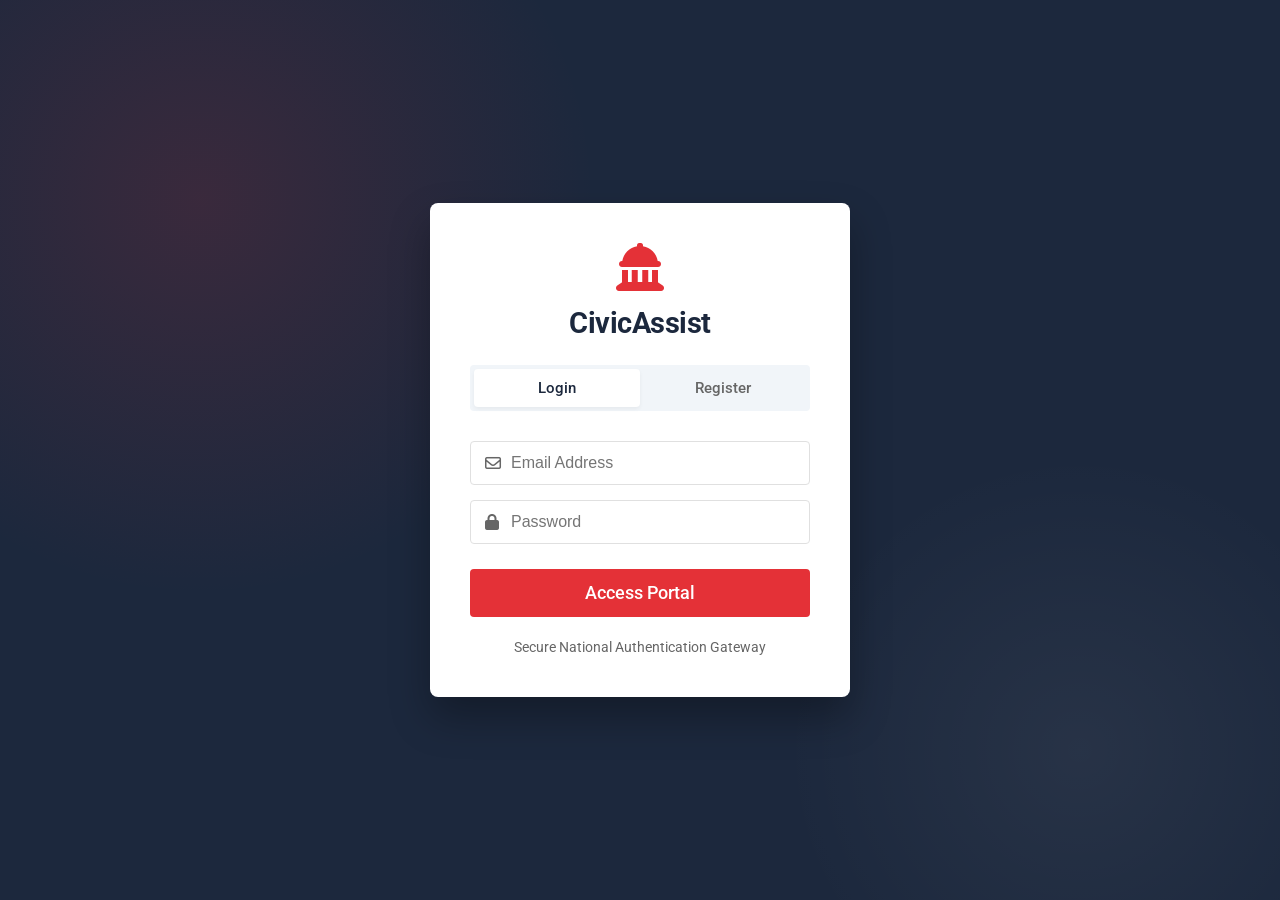
==== frontend/index.html @ d80a78a1 "Update RAG to handle form retrieval dynamically" ====
<!DOCTYPE html>
<html lang="en">

<head>
    <meta charset="UTF-8">
    <meta name="viewport" content="width=device-width, initial-scale=1.0">
    <title>CivicAssist | National AI Portal</title>
    <!-- Modern Typography fitting the official look -->
    <link href="https://fonts.googleapis.com/css2?family=Roboto:wght@300;400;500;700&display=swap" rel="stylesheet">
    <link rel="stylesheet" href="css/styles.css">
    <!-- Font Awesome for icons -->
    <link rel="stylesheet" href="https://cdnjs.cloudflare.com/ajax/libs/font-awesome/6.4.0/css/all.min.css">
</head>

<body>
    <!-- Top Bar (Accessibility & Links) -->
    <div class="top-bar">
        <div class="container top-bar-inner">
            <div class="tb-left" style="display: flex; align-items: center; gap: 15px;">
                <a href="#main-content">Skip to main content</a>

                <!-- User Profile Dropdown -->
                <div class="user-profile-dropdown" style="position: relative;">
                    <button class="btn-outline" onclick="toggleUserProfile()"
                        style="padding: 2px 8px; font-size: 0.8rem; display: flex; align-items: center; gap: 5px; border-color: rgba(255,255,255,0.3); color: white; background: transparent; cursor: pointer; border-radius: 4px;">
                        <i class="fa-solid fa-user-circle"></i> User Details <i class="fa-solid fa-chevron-down"
                            style="font-size: 0.6rem;"></i>
                    </button>
                    <!-- Dropdown Menu -->
                    <div id="user-profile-menu" class="glass-panel"
                        style="display: none; position: absolute; top: calc(100% + 5px); left: 0; padding: 15px; min-width: 250px; z-index: 1000; border-radius: 8px; color: var(--text-dark); text-align: left; box-shadow: 0 10px 25px rgba(0,0,0,0.5); background: white;">
                        <h4
                            style="margin: 0 0 10px 0; color: var(--primary-red); border-bottom: 2px solid #eee; padding-bottom: 8px; font-size: 1rem;">
                            <i class="fa-solid fa-id-badge"></i> CivicAssist Profile
                        </h4>
                        <div style="font-size: 0.9rem; line-height: 1.6;">
                            <p style="margin: 5px 0;"><strong>Name:</strong> <span id="profile-name"></span></p>
                            <p style="margin: 5px 0;"><strong>Email:</strong> <span id="profile-email"></span></p>
                            <p style="margin: 5px 0;"><strong>Mobile:</strong> <span id="profile-phone"></span></p>
                        </div>
                    </div>
                </div>
            </div>
            <div class="tb-right">
                <a href="#" title="Calendar"><i class="fa-regular fa-calendar-days"></i></a>
                <a href="#" title="Accessibility"><i class="fa-solid fa-universal-access"></i></a>
                <a href="#" title="Language"><i class="fa-solid fa-language"></i></a>
                <a href="#" onclick="logoutUser(); return false;" title="Logout"
                    style="margin-left: 10px; color: #ffcccc;"><i class="fa-solid fa-right-from-bracket"></i> Logout</a>
                <div class="flag-icon"></div>
            </div>
        </div>
    </div>

    <!-- Hero Section with Dark Blue Background -->
    <header class="hero">
        <div class="hero-overlay"></div>
        <div class="container hero-content">

            <div class="hero-emblem">
                <i class="fa-solid fa-landmark-dome"></i>
            </div>

            <div class="hero-titles">
                <div class="hero-logo-line">
                    <h1>civicassist.gov.in</h1>
                    <span class="beta-tag">BETA</span>
                </div>
                <h2>National AI Guide for Citizens</h2>
                <p>Where Government Documentation and AI Convergence</p>
            </div>

            <div class="search-container">
                <div class="search-box">
                    <i class="fa-solid fa-magnifying-glass text-muted"></i>
                    <input type="text" id="ai-search-input"
                        placeholder="Search for PF withdrawal, Passport status, Tax queries..." autocomplete="off">
                    <div class="category-dropdown">
                        All Categories <i class="fa-solid fa-chevron-down"></i>
                    </div>
                    <button class="btn-search" onclick="handleSearch()">Get Guidance</button>
                </div>
            </div>

            <div class="trending-searches">
                <span class="trending-label">Trending Searches :</span>
                <button class="chip" onclick="executeQuickQuery('Link Aadhaar to UAN')">Link Aadhaar to UAN</button>
                <button class="chip" onclick="executeQuickQuery('Passport Delay')">Passport Delay</button>
                <button class="chip" onclick="executeQuickQuery('Upload PF Rejection Notice')">Upload PF Rejection
                    Notice</button>
            </div>
        </div>
    </header>

    <!-- Services Section (Red block on left, Services on right) -->
    <section class="services-section" id="main-content">
        <div class="container services-wrapper">

            <!-- Red Block -->
            <div class="services-red-block">
                <h2>CivicAssist Services</h2>
                <div class="stats-grid">
                    <div class="stat-item">
                        <i class="fa-solid fa-robot"></i>
                        <span class="stat-number">24/7</span>
                        <span class="stat-label">AI GUIDANCE</span>
                    </div>
                    <div class="stat-item">
                        <i class="fa-solid fa-file-invoice"></i>
                        <span class="stat-number">Fast</span>
                        <span class="stat-label">OCR SCANNING</span>
                    </div>
                    <div class="stat-item">
                        <i class="fa-solid fa-shoe-prints"></i>
                        <span class="stat-number">Clear</span>
                        <span class="stat-label">NEXT STEPS</span>
                    </div>
                    <div class="stat-item">
                        <i class="fa-solid fa-list-check"></i>
                        <span class="stat-number">3</span>
                        <span class="stat-label">CORE SECTORS</span>
                    </div>
                </div>
                <div class="red-block-footer">
                    <span>Avail AI Guidance & Save time</span>
                    <button class="btn-view-all">View All</button>
                </div>
            </div>

            <!-- Service Cards -->
            <div class="services-carousel">
                <!-- EPFO Card -->
                <div class="service-card" onclick="openServiceModal('EPFO')">
                    <div class="service-img epfo-bg">
                        <i class="fa-solid fa-piggy-bank"></i>
                    </div>
                    <div class="service-content">
                        <h3>EPFO Services</h3>
                        <p>PF withdrawal, UAN activation, Claims, Pensions...</p>
                    </div>
                </div>

                <!-- Passport Card -->
                <div class="service-card" onclick="openServiceModal('Passport')">
                    <div class="service-img passport-bg">
                        <i class="fa-solid fa-passport"></i>
                    </div>
                    <div class="service-content">
                        <h3>Passport Seva</h3>
                        <p>New applications, renewals, tatkaal, and delay resolution...</p>
                    </div>
                </div>

                <!-- Income Tax Card -->
                <div class="service-card" onclick="openServiceModal('Income Tax')">
                    <div class="service-img tax-bg">
                        <i class="fa-solid fa-file-invoice-dollar"></i>
                    </div>
                    <div class="service-content">
                        <h3>Income Tax</h3>
                        <p>Notice explanations, basic filing guidance, and refunds...</p>
                    </div>
                </div>
            </div>

        </div>
    </section>

    <!-- Features section moved to JS template -->

    <!-- Simulated Output / Response Modal Overlay -->
    <div id="ai-response-modal" class="modal-overlay">
        <div class="modal-content">
            <button class="close-modal" onclick="closeModal()"><i class="fa-solid fa-xmark"></i></button>
            <div class="modal-header">
                <h3><i class="fa-solid fa-robot" style="color: var(--primary-red);"></i> AI Guidance Response</h3>
            </div>
            <div id="ai-response-body" class="modal-body">
                <!-- Content gets injected via JS -->
            </div>
            <div class="modal-actions">
                <button class="btn-outline" onclick="closeModal()">Close</button>
            </div>
        </div>
    </div>

    <!-- Minimal Footer to match style -->
    <div class="bottom-branding">
        <div class="container text-center">
            <p>CivicAssist Hackathon Project - Inspired by india.gov.in</p>
        </div>
    </div>

    <!-- Hidden Template for EPFO Modal Grid -->
    <template id="epfo-features-template">
        <div class="custom-modal-grid">
            <h3
                style="margin-bottom: 20px; color: var(--primary-red); border-bottom: 2px solid var(--border-color); padding-bottom: 10px;">
                EPFO Section Details</h3>
            <div class="categories-grid" style="grid-template-columns: repeat(2, 1fr);">
                <!-- Feature 1 -->
                <div class="category-card" onclick="openGeneralQueriesUI()">
                    <div class="cat-icon-box"><i class="fa-solid fa-clipboard-question"></i></div>
                    <div class="cat-content">
                        <h4>General Queries (AI Chat)</h4>
                        <p>Ask custom questions about PF withdrawal, UAN activation, pensions, or any other topics.</p>
                    </div>
                </div>

                <!-- Feature 2 -->
                <div class="category-card" onclick="executeQuickQuery('Help me fill out my PF form')">
                    <div class="cat-icon-box" style="background-color:#ffd700; color:#333;"><i
                            class="fa-solid fa-wand-magic-sparkles"></i></div>
                    <div class="cat-content">
                        <h4>Smart Form Filling</h4>
                        <p>AI helps you format data correctly to reduce rejections caused by incorrect form formats.</p>
                    </div>
                </div>

                <!-- Feature 3 -->
                <div class="category-card" onclick="executeQuickQuery('How do I withdraw my PF?')">
                    <div class="cat-icon-box"><i class="fa-solid fa-money-bill-transfer"></i></div>
                    <div class="cat-content">
                        <h4>PF Withdrawal</h4>
                        <p>Step-by-step guidance, required forms (Form 19/31), and eligibility explanations.</p>
                    </div>
                </div>

                <!-- Feature 4 -->
                <div class="category-card" onclick="executeQuickQuery('How to transfer PF to new job?')">
                    <div class="cat-icon-box"><i class="fa-solid fa-random"></i></div>
                    <div class="cat-content">
                        <h4>PF Transfer</h4>
                        <p>Learn the process, required steps, and track your transfer requests when changing jobs.</p>
                    </div>
                </div>

                <!-- Feature 5 -->
                <div class="category-card" onclick="executeQuickQuery('What does Pending employer approval mean?')">
                    <div class="cat-icon-box"><i class="fa-solid fa-comment-dots"></i></div>
                    <div class="cat-content">
                        <h4>Claim Status Explanation</h4>
                        <p>Our AI explains confusing claim status messages like "Claim settled" or "Rejected".</p>
                    </div>
                </div>

                <!-- Feature 6 -->
                <div class="category-card" onclick="executeQuickQuery('Upload PF Rejection Notice')">
                    <div class="cat-icon-box"><i class="fa-solid fa-magnifying-glass-chart"></i></div>
                    <div class="cat-content">
                        <h4>Claim Rejection Analysis</h4>
                        <p>Upload a PF rejection message. Our OCR AI explains the main issue and suggests next steps.
                        </p>
                    </div>
                </div>

                <!-- Feature 7 -->
                <div class="category-card" onclick="executeQuickQuery('How to link Aadhaar to UAN')">
                    <div class="cat-icon-box"><i class="fa-solid fa-id-card"></i></div>
                    <div class="cat-content">
                        <h4>UAN & KYC Help</h4>
                        <p>Get help with UAN activation, Aadhaar linking, PAN linking, and Bank KYC updates.</p>
                    </div>
                </div>

                <!-- Feature 8 -->
                <div class="category-card" onclick="executeQuickQuery('How to check PF balance')">
                    <div class="cat-icon-box"><i class="fa-solid fa-book"></i></div>
                    <div class="cat-content">
                        <h4>PF Balance & Passbook Help</h4>
                        <p>Learn how to check your PF balance, download passbooks, and what entries mean.</p>
                    </div>
                </div>

                <!-- Feature 9 -->
                <div class="category-card" onclick="executeQuickQuery('Employer is not depositing PF')">
                    <div class="cat-icon-box"><i class="fa-solid fa-building-user"></i></div>
                    <div class="cat-content">
                        <h4>Employer Issues</h4>
                        <p>Guidance for employer not depositing PF, incorrect contributions, or related issues.</p>
                    </div>
                </div>

                <!-- Feature 10 -->
                <div class="category-card" onclick="executeQuickQuery('What is EPS pension eligibility?')">
                    <div class="cat-icon-box"><i class="fa-solid fa-hand-holding-dollar"></i></div>
                    <div class="cat-content">
                        <h4>Pension Information</h4>
                        <p>Learn about pension eligibility, EPS withdrawal, and the pension claim process.</p>
                    </div>
                </div>

                <!-- Feature 11 -->
                <div class="category-card" onclick="executeQuickQuery('Passport Delay')">
                    <div class="cat-icon-box"><i class="fa-solid fa-stopwatch"></i></div>
                    <div class="cat-content">
                        <h4>Delay Detection</h4>
                        <p>Input your timeline to see if your application is stuck, and learn how to raise grievances.
                        </p>
                    </div>
                </div>

                <!-- Feature 12 -->
                <div class="category-card"
                    onclick="executeQuickQuery('Generate a grievance letter for PF claim rejection')">
                    <div class="cat-icon-box" style="background-color:#dc3545;"><i
                            class="fa-solid fa-file-signature"></i></div>
                    <div class="cat-content">
                        <h4>Grievance Generator</h4>
                        <p>Explain your issue and our AI generates a proper complaint letter for the grievance portal.
                        </p>
                    </div>
                </div>
            </div>
        </div>
    </template>
    <div class="container text-center">
        <p>CivicAssist Hackathon Project - Inspired by india.gov.in</p>
    </div>
    </div>

    <script src="js/app.js"></script>
</body>

</html>
---- frontend/css/styles.css ----
:root {
    --primary-blue: #1c283d; /* Adjusted to match screenshot */
    --primary-red: #e43137;  /* Brighter red from screenshot */
    --bg-light: #f5f6f8;
    --text-dark: #333333;
    --text-muted: #666666;
    --border-color: #e0e0e0;
    --white: #ffffff;
}

* {
    margin: 0;
    padding: 0;
    box-sizing: border-box;
}

body {
    font-family: 'Roboto', sans-serif;
    background-color: var(--bg-light);
    color: var(--text-dark);
    line-height: 1.5;
}

a { text-decoration: none; color: inherit; }
button { cursor: pointer; border: none; background: none; font-family: inherit; }
.container { max-width: 1400px; margin: 0 auto; padding: 0 20px; }

/* Top Bar */
.top-bar {
    background-color: rgba(0,0,0,0.2);
    position: absolute;
    top: 0; width: 100%;
    z-index: 100;
    border-bottom: 1px solid rgba(255,255,255,0.1);
}

.top-bar-inner {
    display: flex;
    justify-content: space-between;
    align-items: center;
    height: 40px;
    font-size: 0.85rem;
    color: var(--white);
}

.tb-left a {
    color: var(--white);
    padding-right: 15px;
    border-right: 1px solid rgba(255,255,255,0.3);
}

.tb-right {
    display: flex;
    align-items: center;
    gap: 15px;
}
.tb-right a { font-size: 1rem; }
.flag-icon {
    width: 24px; height: 16px;
    background: linear-gradient(to bottom, #ff9933 33%, #ffffff 33%, #ffffff 66%, #138808 66%);
    border-radius: 2px;
}

/* Hero Section */
.hero {
    position: relative;
    background-color: var(--primary-blue);
    color: var(--white);
    padding: 120px 0 80px;
    text-align: center;
}

.hero-content {
    position: relative;
    z-index: 10;
    display: flex;
    flex-direction: column;
    align-items: center;
}

.hero-emblem {
    font-size: 4rem;
    margin-bottom: 15px;
    color: #e5e7eb;
}

.hero-titles {
    margin-bottom: 40px;
}

.hero-logo-line {
    display: flex;
    align-items: center;
    justify-content: center;
    gap: 10px;
    margin-bottom: 5px;
}

.hero-logo-line h1 {
    font-size: 3rem;
    font-weight: 700;
    letter-spacing: -1px;
}

.beta-tag {
    background-color: #ffd600;
    color: #000;
    font-size: 0.75rem;
    font-weight: 700;
    padding: 4px 8px;
    border-radius: 4px;
}

.hero-titles h2 {
    font-size: 1.5rem;
    font-weight: 400;
    margin-bottom: 5px;
}

.hero-titles p {
    font-size: 1.1rem;
    color: #cbd5e1;
}

/* Search Box */
.search-container {
    width: 100%;
    max-width: 800px;
    margin-bottom: 20px;
}

.search-box {
    display: flex;
    background: var(--white);
    border-radius: 4px; /* Less rounded to match screenshot */
    overflow: hidden;
    height: 55px; /* Slightly shorter */
    align-items: center;
}

.search-box > i {
    padding: 0 20px;
    font-size: 1.2rem;
    color: var(--text-muted);
}

.search-box input {
    flex: 1;
    border: none;
    outline: none;
    font-size: 1.1rem;
    color: var(--text-dark);
}

.category-dropdown {
    padding: 0 20px;
    color: var(--text-muted);
    border-left: 1px solid var(--border-color);
    font-size: 0.95rem;
    display: flex;
    align-items: center;
    gap: 10px;
    cursor: pointer;
}

.btn-search {
    background-color: var(--primary-red);
    color: var(--white);
    height: 100%;
    padding: 0 40px;
    font-size: 1.1rem;
    font-weight: 500;
    transition: background-color 0.2s;
}

.btn-search:hover {
    background-color: #b91d21;
}

/* Trending Searches */
.trending-searches {
    display: flex;
    align-items: center;
    gap: 10px;
    flex-wrap: wrap;
    justify-content: center;
}

.trending-label {
    font-size: 0.95rem;
    color: #cbd5e1;
}

.chip {
    background: transparent;
    border: 1px solid rgba(255,255,255,0.4);
    color: var(--white);
    padding: 6px 16px;
    border-radius: 4px;
    font-size: 0.9rem;
    transition: all 0.2s;
}

.chip:hover {
    background: rgba(255,255,255,0.1);
    border-color: var(--white);
}

/* Services Section */
.services-section {
    background-color: var(--bg-light);
    padding: 40px 0;
}

.services-wrapper {
    display: flex;
    height: 380px;
    background: var(--white);
    box-shadow: 0 4px 6px -1px rgba(0, 0, 0, 0.05);
}

.services-red-block {
    background-color: var(--primary-red);
    color: var(--white);
    width: 380px;
    padding: 40px 30px;
    display: flex;
    flex-direction: column;
    flex-shrink: 0;
    border-radius: 4px 0 0 4px;
}

.services-red-block h2 {
    font-size: 2rem;
    line-height: 1.2;
    margin-bottom: 30px;
    border-bottom: 2px solid rgba(255,255,255,0.3);
    padding-bottom: 10px;
    display: inline-block;
}

.stats-grid {
    display: grid;
    grid-template-columns: 1fr 1fr;
    gap: 20px;
    flex: 1;
}

.stat-item {
    display: flex;
    flex-direction: column;
    align-items: center;
    text-align: center;
    border: 1px solid rgba(255,255,255,0.3);
    padding: 15px 10px;
    border-radius: 4px;
}

.stat-item i {
    font-size: 1.5rem;
    margin-bottom: 8px;
}

.stat-number {
    font-size: 1.2rem;
    font-weight: 700;
    margin-bottom: 4px;
}

.stat-label {
    font-size: 0.75rem;
    opacity: 0.9;
}

.red-block-footer {
    display: flex;
    justify-content: space-between;
    align-items: center;
    margin-top: 20px;
    font-size: 0.9rem;
}

.btn-view-all {
    background: var(--white);
    color: var(--primary-red);
    padding: 6px 16px;
    border-radius: 20px;
    font-weight: 500;
    font-size: 0.85rem;
}

.services-carousel {
    display: flex;
    gap: 0; /* Remove gap so cards are flush like the screenshot */
    padding: 20px;
    overflow-x: auto;
    flex: 1;
    align-items: center;
    background: #f8f9fa; /* Slight background contrast */
}

.service-card {
    min-width: 250px;
    height: 300px; /* Taller */
    background: var(--white);
    border: 1px solid var(--border-color);
    border-radius: 4px; /* Less rounded */
    overflow: hidden;
    cursor: pointer;
    transition: transform 0.2s, box-shadow 0.2s;
    display: flex;
    flex-direction: column;
    margin: 0 10px; /* Margins instead of gap */
    box-shadow: 0 2px 4px rgba(0,0,0,0.05); /* Lighter shadow */
}

.service-card:hover {
    box-shadow: 0 4px 12px rgba(0, 0, 0, 0.1);
    transform: translateY(-2px);
}

.service-img {
    height: 120px;
    display: flex;
    align-items: center;
    justify-content: center;
    font-size: 3.5rem;
    color: var(--white);
}

.epfo-bg { background: #00b074; } /* specific green from screenshot */
.passport-bg { background: #3b82f6; } /* specific blue from screenshot */
.tax-bg { background: #f59e0b; } /* specific orange from screenshot */

.service-content {
    padding: 20px;
    text-align: center;
    flex: 1;
}

.service-content h3 {
    font-size: 1.1rem;
    color: var(--text-dark);
    margin-bottom: 10px;
}

.service-content p {
    font-size: 0.9rem;
    color: var(--text-muted);
}

/* Information Categories Section */
.categories-section {
    padding: 60px 0;
    background-color: var(--bg-light);
}

.section-title-wrapper {
    text-align: center;
    margin-bottom: 40px;
}

.section-title {
    font-size: 1.8rem;
    color: var(--text-dark);
    display: inline-block;
    position: relative;
    padding-bottom: 10px;
}

.section-title::after {
    content: '';
    position: absolute;
    bottom: 0;
    left: 50%;
    transform: translateX(-50%);
    width: 60px;
    height: 3px;
    background-color: var(--primary-red);
}

.categories-grid {
    display: grid;
    grid-template-columns: repeat(3, 1fr);
    gap: 20px;
}

@media (max-width: 900px) {
    .categories-grid {
        grid-template-columns: repeat(2, 1fr);
    }
}

@media (max-width: 600px) {
    .categories-grid {
        grid-template-columns: 1fr;
    }
}

.category-card {
    background: var(--white);
    border: 1px solid var(--border-color);
    display: flex;
    padding: 25px;
    gap: 20px;
    transition: box-shadow 0.2s;
    cursor: pointer;
}

.category-card:hover {
    box-shadow: 0 4px 12px rgba(0,0,0,0.08);
}

.cat-icon-box {
    width: 60px;
    height: 60px;
    background-color: var(--primary-red);
    color: var(--white);
    display: flex;
    align-items: center;
    justify-content: center;
    font-size: 1.8rem;
    flex-shrink: 0;
    border-radius: 4px; /* Square edges like screenshot */
}

.cat-content h4 {
    font-size: 1.1rem;
    margin-bottom: 8px;
    color: var(--text-dark);
}

.cat-content p {
    font-size: 0.95rem;
    color: var(--text-muted);
}

/* Modal styling updated for cleaner look */
.modal-overlay {
    position: fixed;
    top: 0; left: 0; width: 100%; height: 100%;
    background: rgba(0, 0, 0, 0.6);
    z-index: 1000;
    display: flex;
    align-items: center;
    justify-content: center;
    opacity: 0;
    pointer-events: none;
    transition: opacity 0.2s;
}
.modal-overlay.active { opacity: 1; pointer-events: auto; }

.modal-content {
    background: var(--white);
    width: 90%; max-width: 600px;
    border-radius: 8px;
    position: relative;
    overflow: hidden;
    box-shadow: 0 20px 25px -5px rgba(0,0,0,0.2);
}

.modal-header {
    background: #f8f9fa;
    padding: 20px;
    border-bottom: 1px solid var(--border-color);
}
.modal-body {
    padding: 25px;
    max-height: 60vh;
    overflow-y: auto;
}
.modal-actions {
    padding: 15px 25px;
    border-top: 1px solid var(--border-color);
    display: flex; justify-content: flex-end; gap: 10px;
    background: #f8f9fa;
}

.close-modal {
    position: absolute; top: 20px; right: 20px;
    font-size: 1.2rem; color: var(--text-muted);
}

.btn-primary { background: var(--primary-red); color: var(--white); padding: 8px 20px; border-radius: 4px; font-weight: 500; }
.btn-outline { border: 1px solid var(--border-color); padding: 8px 20px; border-radius: 4px; color: var(--text-dark); }

.bottom-branding {
    background: var(--primary-blue);
    color: rgba(255,255,255,0.6);
    padding: 20px 0;
    font-size: 0.9rem;
}

.ai-reasoning p { background: #fff3cd; color: #856404; padding: 15px; border-left: 4px solid #ffeeba; margin-bottom: 20px; }
.step-card { display: flex; gap: 15px; margin-bottom: 15px; padding-bottom: 15px; border-bottom: 1px solid #f1f3f5; }
.step-number { background: var(--primary-blue); color: white; width: 28px; height: 28px; border-radius: 50%; display: flex; align-items: center; justify-content: center; font-size: 0.85rem; flex-shrink: 0; }
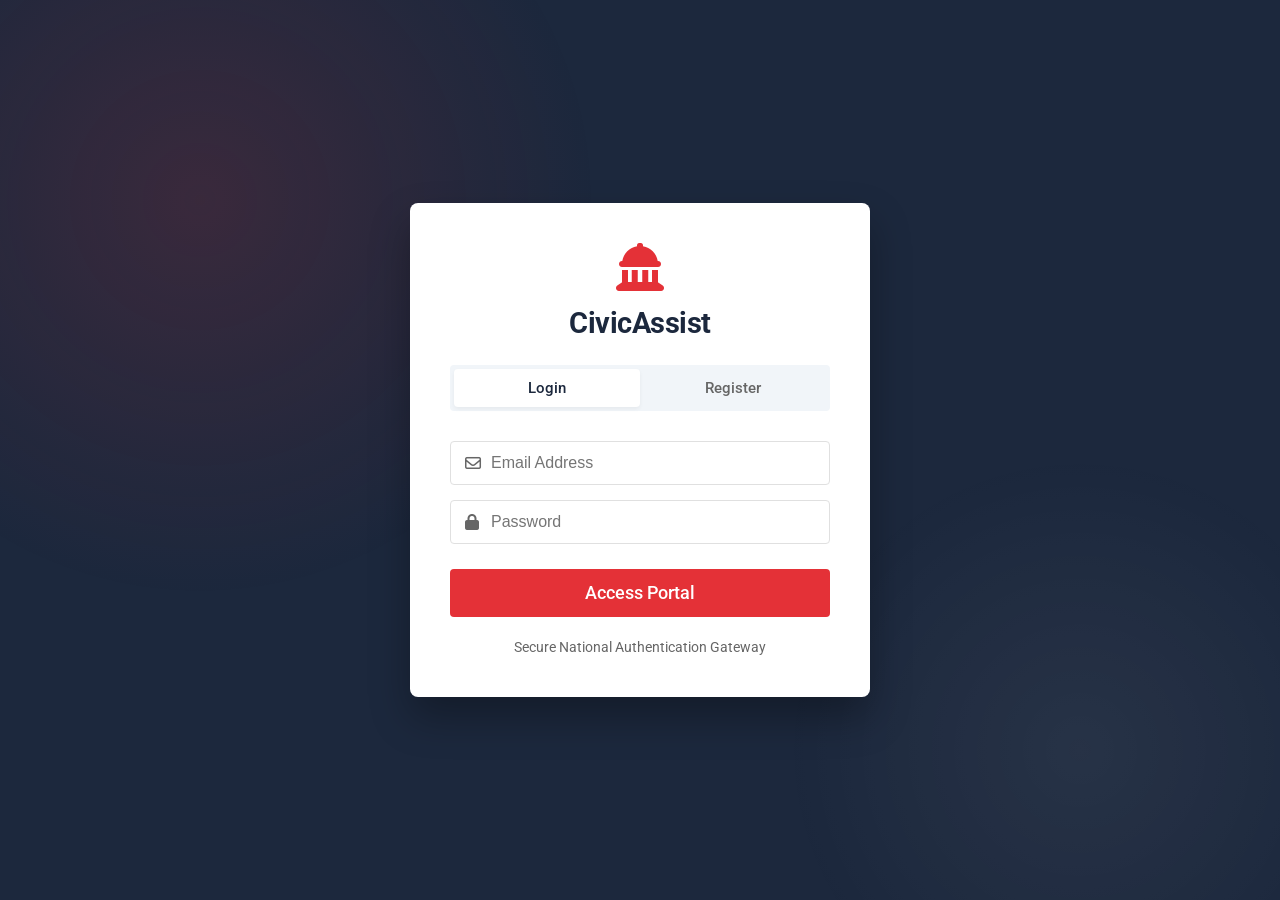
==== commit 66f2b44c: "Commit local changes before merging origin/main" ====
--- a/frontend/index.html
+++ b/frontend/index.html
@@ -1,6 +1,5 @@
 <!DOCTYPE html>
 <html lang="en">
-
 <head>
     <meta charset="UTF-8">
     <meta name="viewport" content="width=device-width, initial-scale=1.0">
@@ -11,28 +10,21 @@
     <!-- Font Awesome for icons -->
     <link rel="stylesheet" href="https://cdnjs.cloudflare.com/ajax/libs/font-awesome/6.4.0/css/all.min.css">
 </head>
-
 <body>
     <!-- Top Bar (Accessibility & Links) -->
     <div class="top-bar">
         <div class="container top-bar-inner">
             <div class="tb-left" style="display: flex; align-items: center; gap: 15px;">
                 <a href="#main-content">Skip to main content</a>
-
+                
                 <!-- User Profile Dropdown -->
                 <div class="user-profile-dropdown" style="position: relative;">
-                    <button class="btn-outline" onclick="toggleUserProfile()"
-                        style="padding: 2px 8px; font-size: 0.8rem; display: flex; align-items: center; gap: 5px; border-color: rgba(255,255,255,0.3); color: white; background: transparent; cursor: pointer; border-radius: 4px;">
-                        <i class="fa-solid fa-user-circle"></i> User Details <i class="fa-solid fa-chevron-down"
-                            style="font-size: 0.6rem;"></i>
+                    <button class="btn-outline" onclick="toggleUserProfile()" style="padding: 2px 8px; font-size: 0.8rem; display: flex; align-items: center; gap: 5px; border-color: rgba(255,255,255,0.3); color: white; background: transparent; cursor: pointer; border-radius: 4px;">
+                        <i class="fa-solid fa-user-circle"></i> User Details <i class="fa-solid fa-chevron-down" style="font-size: 0.6rem;"></i>
                     </button>
                     <!-- Dropdown Menu -->
-                    <div id="user-profile-menu" class="glass-panel"
-                        style="display: none; position: absolute; top: calc(100% + 5px); left: 0; padding: 15px; min-width: 250px; z-index: 1000; border-radius: 8px; color: var(--text-dark); text-align: left; box-shadow: 0 10px 25px rgba(0,0,0,0.5); background: white;">
-                        <h4
-                            style="margin: 0 0 10px 0; color: var(--primary-red); border-bottom: 2px solid #eee; padding-bottom: 8px; font-size: 1rem;">
-                            <i class="fa-solid fa-id-badge"></i> CivicAssist Profile
-                        </h4>
+                    <div id="user-profile-menu" class="glass-panel" style="display: none; position: absolute; top: calc(100% + 5px); left: 0; padding: 15px; min-width: 250px; z-index: 1000; border-radius: 8px; color: var(--text-dark); text-align: left; box-shadow: 0 10px 25px rgba(0,0,0,0.5); background: white;">
+                        <h4 style="margin: 0 0 10px 0; color: var(--primary-red); border-bottom: 2px solid #eee; padding-bottom: 8px; font-size: 1rem;"><i class="fa-solid fa-id-badge"></i> CivicAssist Profile</h4>
                         <div style="font-size: 0.9rem; line-height: 1.6;">
                             <p style="margin: 5px 0;"><strong>Name:</strong> <span id="profile-name"></span></p>
                             <p style="margin: 5px 0;"><strong>Email:</strong> <span id="profile-email"></span></p>
@@ -45,8 +37,7 @@
                 <a href="#" title="Calendar"><i class="fa-regular fa-calendar-days"></i></a>
                 <a href="#" title="Accessibility"><i class="fa-solid fa-universal-access"></i></a>
                 <a href="#" title="Language"><i class="fa-solid fa-language"></i></a>
-                <a href="#" onclick="logoutUser(); return false;" title="Logout"
-                    style="margin-left: 10px; color: #ffcccc;"><i class="fa-solid fa-right-from-bracket"></i> Logout</a>
+                <a href="#" onclick="logoutUser(); return false;" title="Logout" style="margin-left: 10px; color: #ffcccc;"><i class="fa-solid fa-right-from-bracket"></i> Logout</a>
                 <div class="flag-icon"></div>
             </div>
         </div>
@@ -56,11 +47,11 @@
     <header class="hero">
         <div class="hero-overlay"></div>
         <div class="container hero-content">
-
+            
             <div class="hero-emblem">
                 <i class="fa-solid fa-landmark-dome"></i>
             </div>
-
+            
             <div class="hero-titles">
                 <div class="hero-logo-line">
                     <h1>civicassist.gov.in</h1>
@@ -73,8 +64,7 @@
             <div class="search-container">
                 <div class="search-box">
                     <i class="fa-solid fa-magnifying-glass text-muted"></i>
-                    <input type="text" id="ai-search-input"
-                        placeholder="Search for PF withdrawal, Passport status, Tax queries..." autocomplete="off">
+                    <input type="text" id="ai-search-input" placeholder="Search for PF withdrawal, Passport status, Tax queries..." autocomplete="off">
                     <div class="category-dropdown">
                         All Categories <i class="fa-solid fa-chevron-down"></i>
                     </div>
@@ -86,8 +76,7 @@
                 <span class="trending-label">Trending Searches :</span>
                 <button class="chip" onclick="executeQuickQuery('Link Aadhaar to UAN')">Link Aadhaar to UAN</button>
                 <button class="chip" onclick="executeQuickQuery('Passport Delay')">Passport Delay</button>
-                <button class="chip" onclick="executeQuickQuery('Upload PF Rejection Notice')">Upload PF Rejection
-                    Notice</button>
+                <button class="chip" onclick="executeQuickQuery('Upload PF Rejection Notice')">Upload PF Rejection Notice</button>
             </div>
         </div>
     </header>
@@ -95,7 +84,7 @@
     <!-- Services Section (Red block on left, Services on right) -->
     <section class="services-section" id="main-content">
         <div class="container services-wrapper">
-
+            
             <!-- Red Block -->
             <div class="services-red-block">
                 <h2>CivicAssist Services</h2>
@@ -162,7 +151,54 @@
                     </div>
                 </div>
             </div>
-
+            
+        </div>
+    </section>
+
+    <!-- Document Manager Section -->
+    <section class="document-manager-section" id="document-manager">
+        <div class="container">
+            <div class="section-title-wrapper">
+                <h2 class="section-title">Document Manager</h2>
+                <div style="height: 2px; width: 50px; background: var(--primary-red); margin: 10px auto;"></div>
+                <p style="color: var(--text-muted); font-size: 0.95rem; margin-top: 5px;">Securely upload and manage your essential documents for AI guidance.</p>
+            </div>
+
+            <div class="doc-manager-grid" id="doc-list-container">
+                <!-- Aadhaar Card -->
+                <div class="doc-card" id="doc-card-aadhaar">
+                    <div class="doc-icon"><i class="fa-solid fa-id-card"></i></div>
+                    <div class="doc-info">
+                        <h3>Aadhaar Card</h3>
+                        <p class="doc-status" id="status-aadhaar">
+                            <i class="fa-solid fa-circle-exclamation"></i> Not Uploaded
+                        </p>
+                    </div>
+                    <div class="doc-action" id="action-aadhaar">
+                        <label class="btn-upload">
+                            <i class="fa-solid fa-upload"></i> Upload
+                            <input type="file" onchange="uploadDocument('aadhaar', this)" accept=".pdf,.png,.jpg,.jpeg" style="display:none;">
+                        </label>
+                    </div>
+                </div>
+
+                <!-- PAN Card -->
+                <div class="doc-card" id="doc-card-pan">
+                    <div class="doc-icon"><i class="fa-solid fa-address-card"></i></div>
+                    <div class="doc-info">
+                        <h3>PAN Card</h3>
+                        <p class="doc-status" id="status-pan">
+                            <i class="fa-solid fa-circle-exclamation"></i> Not Uploaded
+                        </p>
+                    </div>
+                    <div class="doc-action" id="action-pan">
+                        <label class="btn-upload">
+                            <i class="fa-solid fa-upload"></i> Upload
+                            <input type="file" onchange="uploadDocument('pan', this)" accept=".pdf,.png,.jpg,.jpeg" style="display:none;">
+                        </label>
+                    </div>
+                </div>
+            </div>
         </div>
     </section>
 
@@ -180,6 +216,7 @@
             </div>
             <div class="modal-actions">
                 <button class="btn-outline" onclick="closeModal()">Close</button>
+                <button class="btn-primary">Take Action</button>
             </div>
         </div>
     </div>
@@ -194,132 +231,173 @@
     <!-- Hidden Template for EPFO Modal Grid -->
     <template id="epfo-features-template">
         <div class="custom-modal-grid">
-            <h3
-                style="margin-bottom: 20px; color: var(--primary-red); border-bottom: 2px solid var(--border-color); padding-bottom: 10px;">
-                EPFO Section Details</h3>
+            <h3 style="margin-bottom: 20px; color: var(--primary-red); border-bottom: 2px solid var(--border-color); padding-bottom: 10px;">EPFO Section Details</h3>
             <div class="categories-grid" style="grid-template-columns: repeat(2, 1fr);">
                 <!-- Feature 1 -->
-                <div class="category-card" onclick="openGeneralQueriesUI()">
+                <div class="category-card" onclick="executeQuickQuery('How to withdraw PF?')">
                     <div class="cat-icon-box"><i class="fa-solid fa-clipboard-question"></i></div>
-                    <div class="cat-content">
-                        <h4>General Queries (AI Chat)</h4>
-                        <p>Ask custom questions about PF withdrawal, UAN activation, pensions, or any other topics.</p>
-                    </div>
+                    <div class="cat-content"><h4>General Queries (AI Chat)</h4><p>Ask questions like "How to withdraw PF?" or "How to activate UAN?" in simple terms.</p></div>
                 </div>
 
                 <!-- Feature 2 -->
                 <div class="category-card" onclick="executeQuickQuery('Help me fill out my PF form')">
-                    <div class="cat-icon-box" style="background-color:#ffd700; color:#333;"><i
-                            class="fa-solid fa-wand-magic-sparkles"></i></div>
-                    <div class="cat-content">
-                        <h4>Smart Form Filling</h4>
-                        <p>AI helps you format data correctly to reduce rejections caused by incorrect form formats.</p>
-                    </div>
+                    <div class="cat-icon-box" style="background-color:#ffd700; color:#333;"><i class="fa-solid fa-wand-magic-sparkles"></i></div>
+                    <div class="cat-content"><h4>Smart Form Filling</h4><p>AI helps you format data correctly to reduce rejections caused by incorrect form formats.</p></div>
                 </div>
 
                 <!-- Feature 3 -->
-                <div class="category-card" onclick="executeQuickQuery('How do I withdraw my PF?')">
+                <div class="category-card" onclick="showPFOptions()">
                     <div class="cat-icon-box"><i class="fa-solid fa-money-bill-transfer"></i></div>
-                    <div class="cat-content">
-                        <h4>PF Withdrawal</h4>
-                        <p>Step-by-step guidance, required forms (Form 19/31), and eligibility explanations.</p>
-                    </div>
+                    <div class="cat-content"><h4>PF Withdrawal</h4><p>Step-by-step guidance, required forms (Form 19/31), and eligibility explanations.</p></div>
                 </div>
 
                 <!-- Feature 4 -->
                 <div class="category-card" onclick="executeQuickQuery('How to transfer PF to new job?')">
                     <div class="cat-icon-box"><i class="fa-solid fa-random"></i></div>
-                    <div class="cat-content">
-                        <h4>PF Transfer</h4>
-                        <p>Learn the process, required steps, and track your transfer requests when changing jobs.</p>
-                    </div>
-                </div>
-
+                    <div class="cat-content"><h4>PF Transfer</h4><p>Learn the process, required steps, and track your transfer requests when changing jobs.</p></div>
+                </div>
+                
                 <!-- Feature 5 -->
                 <div class="category-card" onclick="executeQuickQuery('What does Pending employer approval mean?')">
                     <div class="cat-icon-box"><i class="fa-solid fa-comment-dots"></i></div>
-                    <div class="cat-content">
-                        <h4>Claim Status Explanation</h4>
-                        <p>Our AI explains confusing claim status messages like "Claim settled" or "Rejected".</p>
-                    </div>
+                    <div class="cat-content"><h4>Claim Status Explanation</h4><p>Our AI explains confusing claim status messages like "Claim settled" or "Rejected".</p></div>
                 </div>
 
                 <!-- Feature 6 -->
                 <div class="category-card" onclick="executeQuickQuery('Upload PF Rejection Notice')">
                     <div class="cat-icon-box"><i class="fa-solid fa-magnifying-glass-chart"></i></div>
-                    <div class="cat-content">
-                        <h4>Claim Rejection Analysis</h4>
-                        <p>Upload a PF rejection message. Our OCR AI explains the main issue and suggests next steps.
-                        </p>
-                    </div>
+                    <div class="cat-content"><h4>Claim Rejection Analysis</h4><p>Upload a PF rejection message. Our OCR AI explains the main issue and suggests next steps.</p></div>
                 </div>
 
                 <!-- Feature 7 -->
                 <div class="category-card" onclick="executeQuickQuery('How to link Aadhaar to UAN')">
                     <div class="cat-icon-box"><i class="fa-solid fa-id-card"></i></div>
-                    <div class="cat-content">
-                        <h4>UAN & KYC Help</h4>
-                        <p>Get help with UAN activation, Aadhaar linking, PAN linking, and Bank KYC updates.</p>
-                    </div>
+                    <div class="cat-content"><h4>UAN & KYC Help</h4><p>Get help with UAN activation, Aadhaar linking, PAN linking, and Bank KYC updates.</p></div>
                 </div>
 
                 <!-- Feature 8 -->
                 <div class="category-card" onclick="executeQuickQuery('How to check PF balance')">
                     <div class="cat-icon-box"><i class="fa-solid fa-book"></i></div>
-                    <div class="cat-content">
-                        <h4>PF Balance & Passbook Help</h4>
-                        <p>Learn how to check your PF balance, download passbooks, and what entries mean.</p>
-                    </div>
+                    <div class="cat-content"><h4>PF Balance & Passbook Help</h4><p>Learn how to check your PF balance, download passbooks, and what entries mean.</p></div>
                 </div>
 
                 <!-- Feature 9 -->
                 <div class="category-card" onclick="executeQuickQuery('Employer is not depositing PF')">
                     <div class="cat-icon-box"><i class="fa-solid fa-building-user"></i></div>
-                    <div class="cat-content">
-                        <h4>Employer Issues</h4>
-                        <p>Guidance for employer not depositing PF, incorrect contributions, or related issues.</p>
-                    </div>
+                    <div class="cat-content"><h4>Employer Issues</h4><p>Guidance for employer not depositing PF, incorrect contributions, or related issues.</p></div>
                 </div>
 
                 <!-- Feature 10 -->
                 <div class="category-card" onclick="executeQuickQuery('What is EPS pension eligibility?')">
                     <div class="cat-icon-box"><i class="fa-solid fa-hand-holding-dollar"></i></div>
-                    <div class="cat-content">
-                        <h4>Pension Information</h4>
-                        <p>Learn about pension eligibility, EPS withdrawal, and the pension claim process.</p>
-                    </div>
+                    <div class="cat-content"><h4>Pension Information</h4><p>Learn about pension eligibility, EPS withdrawal, and the pension claim process.</p></div>
                 </div>
 
                 <!-- Feature 11 -->
                 <div class="category-card" onclick="executeQuickQuery('Passport Delay')">
                     <div class="cat-icon-box"><i class="fa-solid fa-stopwatch"></i></div>
-                    <div class="cat-content">
-                        <h4>Delay Detection</h4>
-                        <p>Input your timeline to see if your application is stuck, and learn how to raise grievances.
-                        </p>
-                    </div>
+                    <div class="cat-content"><h4>Delay Detection</h4><p>Input your timeline to see if your application is stuck, and learn how to raise grievances.</p></div>
                 </div>
 
                 <!-- Feature 12 -->
-                <div class="category-card"
-                    onclick="executeQuickQuery('Generate a grievance letter for PF claim rejection')">
-                    <div class="cat-icon-box" style="background-color:#dc3545;"><i
-                            class="fa-solid fa-file-signature"></i></div>
-                    <div class="cat-content">
-                        <h4>Grievance Generator</h4>
-                        <p>Explain your issue and our AI generates a proper complaint letter for the grievance portal.
-                        </p>
-                    </div>
+                <div class="category-card" onclick="executeQuickQuery('Generate a grievance letter for PF claim rejection')">
+                    <div class="cat-icon-box" style="background-color:#dc3545;"><i class="fa-solid fa-file-signature"></i></div>
+                    <div class="cat-content"><h4>Grievance Generator</h4><p>Explain your issue and our AI generates a proper complaint letter for the grievance portal.</p></div>
                 </div>
             </div>
         </div>
     </template>
-    <div class="container text-center">
-        <p>CivicAssist Hackathon Project - Inspired by india.gov.in</p>
-    </div>
+    <!-- Template for PF Withdrawal Options -->
+    <template id="pf-options-template">
+        <div class="pf-options-container">
+            <div class="modal-back-nav" onclick="revertToEPFOGrid()">
+                <i class="fa-solid fa-arrow-left"></i> Back to EPFO Services
+            </div>
+            <h3 class="sub-header">PF Withdrawal Modes</h3>
+            <p class="sub-desc">Choose a mode based on your current progress in the PF claim process.</p>
+            
+            <div class="modes-grid">
+                <div class="mode-card" onclick="showPFVerification()">
+                    <div class="mode-icon"><i class="fa-solid fa-shield-check"></i></div>
+                    <div class="mode-content">
+                        <h4>Verification Mode</h4>
+                        <p>For users who already filled the claim and want to verify details before submission.</p>
+                        <span class="btn-sm">Open Verification</span>
+                    </div>
+                </div>
+                <div class="mode-card" onclick="showPFGuidance()">
+                    <div class="mode-icon"><i class="fa-solid fa-map-location-dot"></i></div>
+                    <div class="mode-content">
+                        <h4>Guidance Mode</h4>
+                        <p>For users who have not filled the PF withdrawal form yet. We'll guide you step-by-step.</p>
+                        <span class="btn-sm">Open Guidance</span>
+                    </div>
+                </div>
+            </div>
+        </div>
+    </template>
+
+    <!-- Template for PF Guidance Mode -->
+    <template id="pf-guidance-template">
+        <div class="pf-container">
+            <div class="modal-back-nav" onclick="showPFOptions()">
+                <i class="fa-solid fa-arrow-left"></i> Back to Modes
+            </div>
+            <h3 class="sub-header">PF Withdrawal Guidance</h3>
+            
+            <div class="user-info-card">
+                <div class="info-row">
+                    <span class="info-label">Name extracted from Aadhaar:</span>
+                    <span class="info-value" id="pf-guidance-name">Loading...</span>
+                </div>
+                <div class="info-row">
+                    <span class="info-label">DOB extracted from Aadhaar:</span>
+                    <span class="info-value" id="pf-guidance-dob">Loading...</span>
+                </div>
+            </div>
+
+            <div class="guidance-steps">
+                <h4>Claim Submission Steps:</h4>
+                <ol class="step-list">
+                    <li><strong>Login:</strong> Go to EPFO UAN portal and login with your UAN and Password.</li>
+                    <li><strong>Online Services:</strong> From the top menu, select 'Online Services'.</li>
+                    <li><strong>Claim Selection:</strong> Select 'Claim (Form-19, 31, 10C & 10D)'.</li>
+                    <li><strong>Aadhaar OTP:</strong> Enter the last 4 digits of your bank account and verify with Aadhaar OTP.</li>
+                    <li><strong>Submit:</strong> Select the claim type and submit the request.</li>
+                </ol>
+                <div class="alert-info">
+                    <i class="fa-solid fa-circle-info"></i>
+                    <p>Tip: Ensure your bank account details and IFSC are correct in the KYC section before applying.</p>
+                </div>
+            </div>
+        </div>
+    </template>
+
+    <!-- Template for PF Verification Mode -->
+    <template id="pf-verification-template">
+        <div class="pf-container">
+            <div class="modal-back-nav" onclick="showPFOptions()">
+                <i class="fa-solid fa-arrow-left"></i> Back to Modes
+            </div>
+            <h3 class="sub-header">PF Details Verification</h3>
+            <p class="sub-desc">Upload a screenshot of your UAN Passbook to verify details against your identity documents.</p>
+            
+            <div class="upload-zone" id="passbook-upload-zone">
+                <i class="fa-solid fa-cloud-arrow-up"></i>
+                <p>Click to upload UAN Passbook screenshot</p>
+                <input type="file" onchange="verifyPassbook(this)" accept="image/*" style="display:none;" id="passbook-input">
+            </div>
+
+            <div id="verification-result-container" style="display:none;">
+                <!-- Results cards will be injected here -->
+            </div>
+        </div>
+    </template>
+        <div class="container text-center">
+            <p>CivicAssist Hackathon Project - Inspired by india.gov.in</p>
+        </div>
     </div>
 
     <script src="js/app.js"></script>
 </body>
-
-</html>+</html>
--- a/frontend/css/styles.css
+++ b/frontend/css/styles.css
@@ -494,3 +494,318 @@
 .ai-reasoning p { background: #fff3cd; color: #856404; padding: 15px; border-left: 4px solid #ffeeba; margin-bottom: 20px; }
 .step-card { display: flex; gap: 15px; margin-bottom: 15px; padding-bottom: 15px; border-bottom: 1px solid #f1f3f5; }
 .step-number { background: var(--primary-blue); color: white; width: 28px; height: 28px; border-radius: 50%; display: flex; align-items: center; justify-content: center; font-size: 0.85rem; flex-shrink: 0; }
+
+/* Document Manager Styles */
+.document-manager-section {
+    padding: 60px 0;
+    background-color: var(--white);
+}
+
+.doc-manager-grid {
+    display: grid;
+    grid-template-columns: repeat(auto-fit, minmax(300px, 1fr));
+    gap: 30px;
+    margin-top: 30px;
+}
+
+.doc-card {
+    display: flex;
+    align-items: center;
+    padding: 20px 25px;
+    background: #f8f9fa;
+    border: 1px solid var(--border-color);
+    border-radius: 4px; /* More rectangular like screenshot */
+    gap: 20px;
+    transition: box-shadow 0.2s;
+}
+
+.doc-card:hover {
+    box-shadow: 0 4px 12px rgba(0,0,0,0.05);
+}
+
+.doc-icon {
+    width: 65px;
+    height: 65px;
+    background: #1c283d;
+    color: white;
+    display: flex;
+    align-items: center;
+    justify-content: center;
+    font-size: 2rem;
+    border-radius: 4px;
+}
+
+.doc-info {
+    flex: 1;
+}
+
+.doc-info h3 {
+    font-size: 1.2rem;
+    font-weight: 500;
+    margin-bottom: 2px;
+}
+
+.doc-status {
+    font-size: 0.85rem;
+    color: var(--text-muted);
+    font-weight: 500;
+}
+
+.doc-status.uploaded {
+    color: #00b074;
+    display: flex;
+    align-items: center;
+    gap: 5px;
+}
+
+.doc-action .btn-upload {
+    background: var(--primary-red);
+    color: white;
+    padding: 10px 20px;
+    border-radius: 4px;
+    font-size: 0.9rem;
+    font-weight: 500;
+    cursor: pointer;
+    display: flex;
+    align-items: center;
+    gap: 8px;
+    transition: background 0.2s;
+}
+
+.doc-action .btn-upload:hover {
+    background: #b91d21;
+}
+
+.doc-action .btn-upload.loading {
+    opacity: 0.7;
+    pointer-events: none;
+}
+
+/* Action row for uploaded state */
+.doc-actions-row {
+    display: flex;
+    gap: 10px;
+    align-items: center;
+}
+
+.btn-doc-action {
+    background: #edf2f7;
+    color: #2d3748;
+    padding: 6px 14px;
+    border-radius: 4px;
+    font-size: 0.85rem;
+    font-weight: 500;
+    display: inline-flex;
+    align-items: center;
+    gap: 6px;
+    border: 1px solid #e2e8f0;
+    transition: all 0.2s;
+}
+
+.btn-doc-action:hover {
+    background: #e2e8f0;
+    border-color: #cbd5e1;
+}
+
+.btn-doc-action i {
+    font-size: 0.8rem;
+    color: #4a5568;
+}
+
+/* Specific styling for Replace as it has a border in the screenshot */
+.btn-replace {
+    background: white;
+    border: 1px solid #333;
+    color: #333;
+}
+.btn-replace:hover {
+    background: #f8f9fa;
+}
+
+/* PF Withdrawal Header & Nav */
+.modal-back-nav {
+    display: inline-flex;
+    align-items: center;
+    gap: 8px;
+    color: var(--primary-red);
+    cursor: pointer;
+    font-size: 0.9rem;
+    font-weight: 500;
+    margin-bottom: 15px;
+    padding: 5px 10px;
+    border-radius: 4px;
+    transition: background 0.2s;
+}
+.modal-back-nav:hover {
+    background: #fff5f5;
+}
+
+.sub-header {
+    font-size: 1.4rem;
+    color: #1a202c;
+    margin-bottom: 5px;
+}
+.sub-desc {
+    color: #4a5568;
+    font-size: 0.95rem;
+    margin-bottom: 25px;
+}
+
+/* Mode Cards Grid */
+.modes-grid {
+    display: grid;
+    grid-template-columns: repeat(2, 1fr);
+    gap: 20px;
+}
+
+.mode-card {
+    background: #fff;
+    border: 1px solid #e2e8f0;
+    border-radius: 12px;
+    padding: 20px;
+    display: flex;
+    gap: 15px;
+    cursor: pointer;
+    transition: all 0.3s;
+}
+.mode-card:hover {
+    border-color: var(--primary-red);
+    box-shadow: 0 4px 12px rgba(0,0,0,0.05);
+    transform: translateY(-2px);
+}
+
+.mode-icon {
+    width: 50px;
+    height: 50px;
+    background: #fdf2f2;
+    color: var(--primary-red);
+    border-radius: 10px;
+    display: flex;
+    align-items: center;
+    justify-content: center;
+    font-size: 1.5rem;
+    flex-shrink: 0;
+}
+
+.mode-content h4 {
+    margin-bottom: 5px;
+    font-size: 1.1rem;
+}
+.mode-content p {
+    font-size: 0.85rem;
+    color: #718096;
+    margin-bottom: 12px;
+    line-height: 1.4;
+}
+
+.btn-sm {
+    display: inline-block;
+    padding: 5px 12px;
+    background: var(--primary-red);
+    color: #fff;
+    border-radius: 4px;
+    font-size: 0.75rem;
+    font-weight: 600;
+}
+
+/* User Info & Guidance */
+.user-info-card {
+    background: #f8fafc;
+    border-left: 4px solid var(--primary-red);
+    padding: 15px 20px;
+    border-radius: 8px;
+    margin-bottom: 25px;
+}
+.info-row {
+    margin-bottom: 8px;
+}
+.info-label {
+    font-weight: 600;
+    color: #4a5568;
+    font-size: 0.9rem;
+    margin-right: 10px;
+}
+.info-value {
+    color: #1a202c;
+    font-weight: 700;
+}
+
+.step-list {
+    margin-left: 20px;
+    margin-top: 15px;
+}
+.step-list li {
+    margin-bottom: 12px;
+    font-size: 0.95rem;
+    color: #2d3748;
+}
+
+/* Upload Zone */
+.upload-zone {
+    border: 2px dashed #cbd5e1;
+    border-radius: 12px;
+    padding: 40px;
+    text-align: center;
+    cursor: pointer;
+    transition: all 0.2s;
+}
+.upload-zone:hover {
+    border-color: var(--primary-red);
+    background: #fffafa;
+}
+.upload-zone i {
+    font-size: 3rem;
+    color: #94a3b8;
+    margin-bottom: 15px;
+}
+
+/* Verification Results */
+.result-card {
+    background: #fff;
+    border: 1px solid #e2e8f0;
+    border-radius: 10px;
+    padding: 20px;
+    margin-top: 20px;
+}
+.result-status {
+    display: flex;
+    align-items: center;
+    gap: 10px;
+    font-weight: 700;
+    font-size: 1.1rem;
+    margin-bottom: 15px;
+}
+.status-verified { color: #059669; }
+.status-issues { color: #dc2626; }
+
+.issue-list {
+    background: #fff5f5;
+    padding: 10px 15px;
+    border-radius: 6px;
+    margin-bottom: 15px;
+}
+.issue-item {
+    color: #c53030;
+    font-size: 0.9rem;
+    display: flex;
+    align-items: center;
+    gap: 8px;
+}
+
+.fix-box {
+    background: #f0fdf4;
+    padding: 15px;
+    border-radius: 8px;
+    border-left: 4px solid #22c55e;
+}
+.fix-title {
+    font-weight: 700;
+    font-size: 0.9rem;
+    color: #166534;
+    margin-bottom: 5px;
+}
+.fix-text {
+    font-size: 0.9rem;
+    color: #166534;
+    line-height: 1.5;
+}
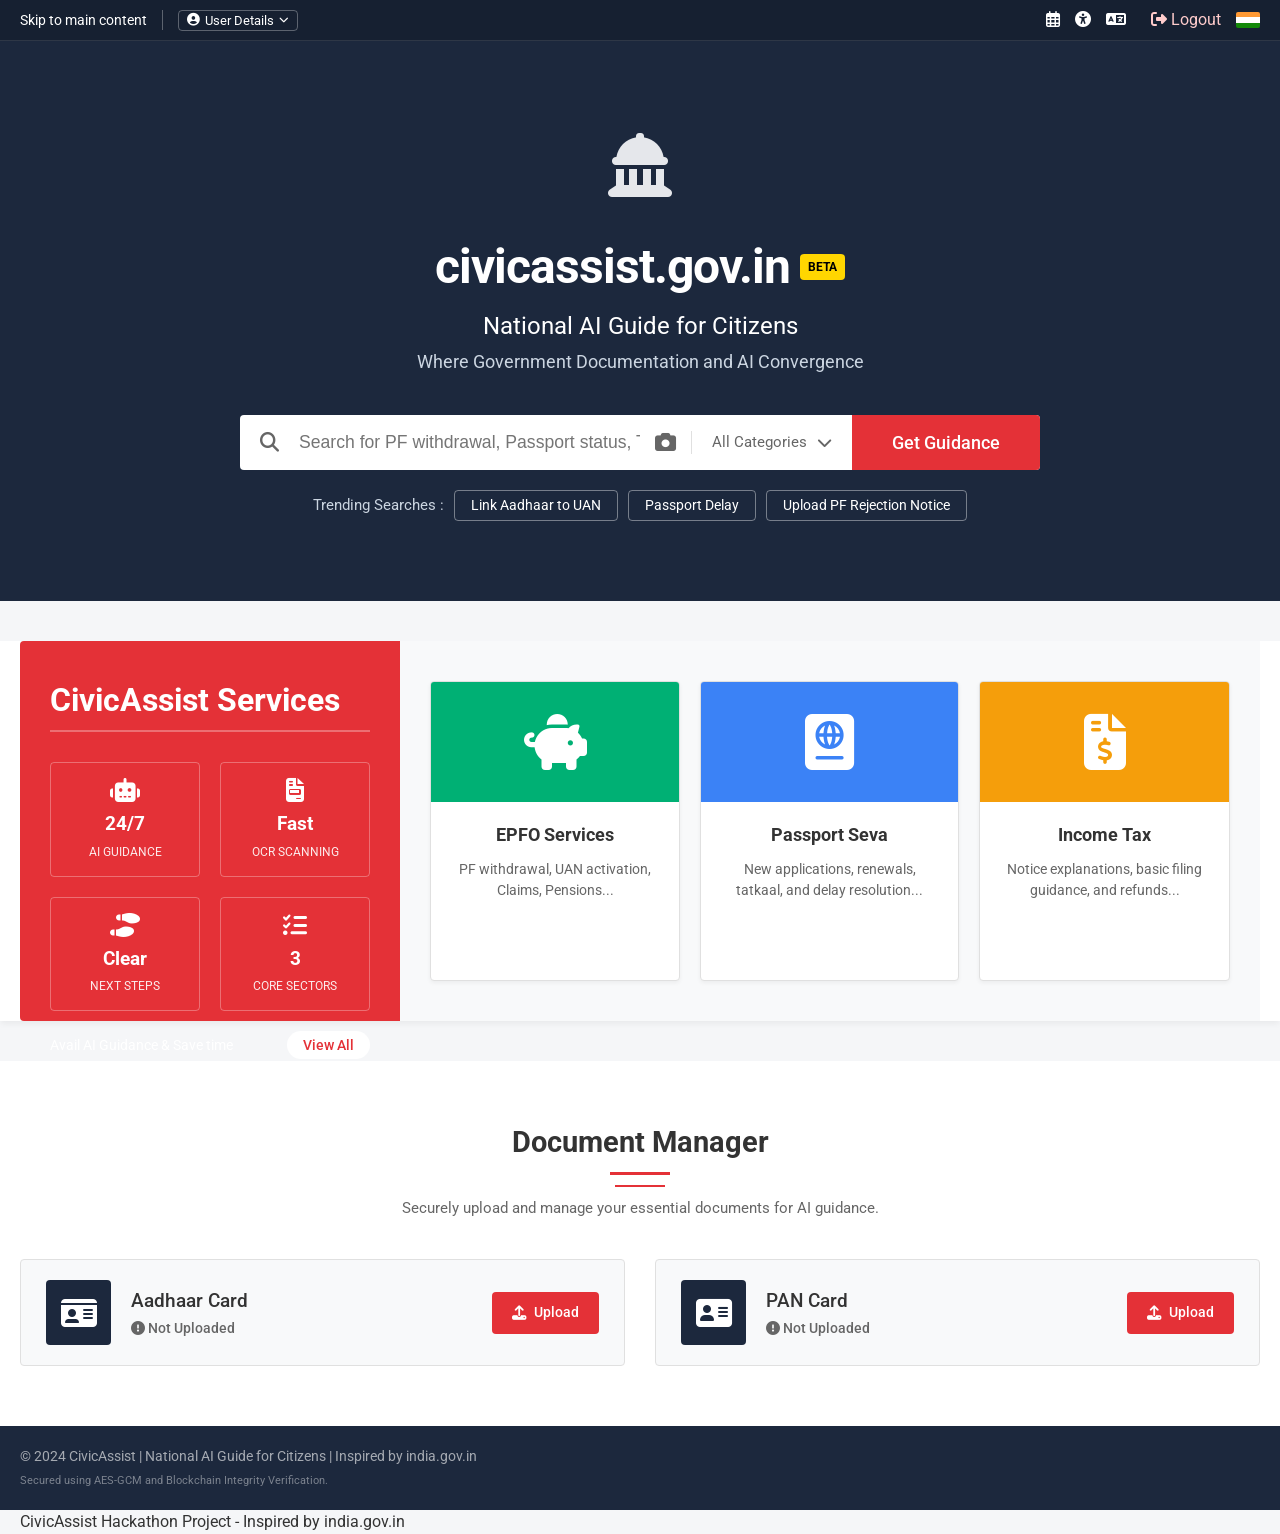
==== commit defb9502: "feat: Notice Intelligence Engine Implementation" ====
--- a/frontend/index.html
+++ b/frontend/index.html
@@ -1,5 +1,6 @@
 <!DOCTYPE html>
 <html lang="en">
+
 <head>
     <meta charset="UTF-8">
     <meta name="viewport" content="width=device-width, initial-scale=1.0">
@@ -10,21 +11,28 @@
     <!-- Font Awesome for icons -->
     <link rel="stylesheet" href="https://cdnjs.cloudflare.com/ajax/libs/font-awesome/6.4.0/css/all.min.css">
 </head>
+
 <body>
     <!-- Top Bar (Accessibility & Links) -->
     <div class="top-bar">
         <div class="container top-bar-inner">
             <div class="tb-left" style="display: flex; align-items: center; gap: 15px;">
                 <a href="#main-content">Skip to main content</a>
-                
+
                 <!-- User Profile Dropdown -->
                 <div class="user-profile-dropdown" style="position: relative;">
-                    <button class="btn-outline" onclick="toggleUserProfile()" style="padding: 2px 8px; font-size: 0.8rem; display: flex; align-items: center; gap: 5px; border-color: rgba(255,255,255,0.3); color: white; background: transparent; cursor: pointer; border-radius: 4px;">
-                        <i class="fa-solid fa-user-circle"></i> User Details <i class="fa-solid fa-chevron-down" style="font-size: 0.6rem;"></i>
+                    <button class="btn-outline" onclick="toggleUserProfile()"
+                        style="padding: 2px 8px; font-size: 0.8rem; display: flex; align-items: center; gap: 5px; border-color: rgba(255,255,255,0.3); color: white; background: transparent; cursor: pointer; border-radius: 4px;">
+                        <i class="fa-solid fa-user-circle"></i> User Details <i class="fa-solid fa-chevron-down"
+                            style="font-size: 0.6rem;"></i>
                     </button>
                     <!-- Dropdown Menu -->
-                    <div id="user-profile-menu" class="glass-panel" style="display: none; position: absolute; top: calc(100% + 5px); left: 0; padding: 15px; min-width: 250px; z-index: 1000; border-radius: 8px; color: var(--text-dark); text-align: left; box-shadow: 0 10px 25px rgba(0,0,0,0.5); background: white;">
-                        <h4 style="margin: 0 0 10px 0; color: var(--primary-red); border-bottom: 2px solid #eee; padding-bottom: 8px; font-size: 1rem;"><i class="fa-solid fa-id-badge"></i> CivicAssist Profile</h4>
+                    <div id="user-profile-menu" class="glass-panel"
+                        style="display: none; position: absolute; top: calc(100% + 5px); left: 0; padding: 15px; min-width: 250px; z-index: 1000; border-radius: 8px; color: var(--text-dark); text-align: left; box-shadow: 0 10px 25px rgba(0,0,0,0.5); background: white;">
+                        <h4
+                            style="margin: 0 0 10px 0; color: var(--primary-red); border-bottom: 2px solid #eee; padding-bottom: 8px; font-size: 1rem;">
+                            <i class="fa-solid fa-id-badge"></i> CivicAssist Profile
+                        </h4>
                         <div style="font-size: 0.9rem; line-height: 1.6;">
                             <p style="margin: 5px 0;"><strong>Name:</strong> <span id="profile-name"></span></p>
                             <p style="margin: 5px 0;"><strong>Email:</strong> <span id="profile-email"></span></p>
@@ -37,7 +45,8 @@
                 <a href="#" title="Calendar"><i class="fa-regular fa-calendar-days"></i></a>
                 <a href="#" title="Accessibility"><i class="fa-solid fa-universal-access"></i></a>
                 <a href="#" title="Language"><i class="fa-solid fa-language"></i></a>
-                <a href="#" onclick="logoutUser(); return false;" title="Logout" style="margin-left: 10px; color: #ffcccc;"><i class="fa-solid fa-right-from-bracket"></i> Logout</a>
+                <a href="#" onclick="logoutUser(); return false;" title="Logout"
+                    style="margin-left: 10px; color: #ffcccc;"><i class="fa-solid fa-right-from-bracket"></i> Logout</a>
                 <div class="flag-icon"></div>
             </div>
         </div>
@@ -47,11 +56,11 @@
     <header class="hero">
         <div class="hero-overlay"></div>
         <div class="container hero-content">
-            
+
             <div class="hero-emblem">
                 <i class="fa-solid fa-landmark-dome"></i>
             </div>
-            
+
             <div class="hero-titles">
                 <div class="hero-logo-line">
                     <h1>civicassist.gov.in</h1>
@@ -64,7 +73,13 @@
             <div class="search-container">
                 <div class="search-box">
                     <i class="fa-solid fa-magnifying-glass text-muted"></i>
-                    <input type="text" id="ai-search-input" placeholder="Search for PF withdrawal, Passport status, Tax queries..." autocomplete="off">
+                    <input type="text" id="ai-search-input"
+                        placeholder="Search for PF withdrawal, Passport status, Tax queries..." autocomplete="off">
+                    
+                    <button class="btn-scan" onclick="openUniversalNoticeExplainer()" title="Upload & Scan Official Notice">
+                        <i class="fa-solid fa-camera"></i>
+                    </button>
+
                     <div class="category-dropdown">
                         All Categories <i class="fa-solid fa-chevron-down"></i>
                     </div>
@@ -76,7 +91,8 @@
                 <span class="trending-label">Trending Searches :</span>
                 <button class="chip" onclick="executeQuickQuery('Link Aadhaar to UAN')">Link Aadhaar to UAN</button>
                 <button class="chip" onclick="executeQuickQuery('Passport Delay')">Passport Delay</button>
-                <button class="chip" onclick="executeQuickQuery('Upload PF Rejection Notice')">Upload PF Rejection Notice</button>
+                <button class="chip" onclick="executeQuickQuery('Upload PF Rejection Notice')">Upload PF Rejection
+                    Notice</button>
             </div>
         </div>
     </header>
@@ -84,7 +100,7 @@
     <!-- Services Section (Red block on left, Services on right) -->
     <section class="services-section" id="main-content">
         <div class="container services-wrapper">
-            
+
             <!-- Red Block -->
             <div class="services-red-block">
                 <h2>CivicAssist Services</h2>
@@ -141,7 +157,7 @@
                 </div>
 
                 <!-- Income Tax Card -->
-                <div class="service-card" onclick="openServiceModal('Income Tax')">
+                <div class="service-card" onclick="window.location.href='income_tax.html'">
                     <div class="service-img tax-bg">
                         <i class="fa-solid fa-file-invoice-dollar"></i>
                     </div>
@@ -151,7 +167,7 @@
                     </div>
                 </div>
             </div>
-            
+
         </div>
     </section>
 
@@ -175,10 +191,12 @@
                         </p>
                     </div>
                     <div class="doc-action" id="action-aadhaar">
-                        <label class="btn-upload">
-                            <i class="fa-solid fa-upload"></i> Upload
-                            <input type="file" onchange="uploadDocument('aadhaar', this)" accept=".pdf,.png,.jpg,.jpeg" style="display:none;">
-                        </label>
+                         <div class="doc-actions-row">
+                            <label class="btn-upload">
+                                <i class="fa-solid fa-upload"></i> Upload
+                                <input type="file" onchange="uploadDocument('aadhaar', this)" accept=".pdf,.png,.jpg,.jpeg" style="display:none;">
+                            </label>
+                         </div>
                     </div>
                 </div>
 
@@ -192,10 +210,12 @@
                         </p>
                     </div>
                     <div class="doc-action" id="action-pan">
-                        <label class="btn-upload">
-                            <i class="fa-solid fa-upload"></i> Upload
-                            <input type="file" onchange="uploadDocument('pan', this)" accept=".pdf,.png,.jpg,.jpeg" style="display:none;">
-                        </label>
+                        <div class="doc-actions-row">
+                            <label class="btn-upload">
+                                <i class="fa-solid fa-upload"></i> Upload
+                                <input type="file" onchange="uploadDocument('pan', this)" accept=".pdf,.png,.jpg,.jpeg" style="display:none;">
+                            </label>
+                        </div>
                     </div>
                 </div>
             </div>
@@ -216,93 +236,133 @@
             </div>
             <div class="modal-actions">
                 <button class="btn-outline" onclick="closeModal()">Close</button>
-                <button class="btn-primary">Take Action</button>
             </div>
         </div>
     </div>
 
     <!-- Minimal Footer to match style -->
-    <div class="bottom-branding">
+    <footer class="bottom-branding">
         <div class="container text-center">
-            <p>CivicAssist Hackathon Project - Inspired by india.gov.in</p>
-        </div>
-    </div>
+            <p>&copy; 2024 CivicAssist | National AI Guide for Citizens | Inspired by india.gov.in</p>
+            <p style="font-size: 0.7rem; margin-top: 5px; opacity: 0.7;">Secured using AES-GCM and Blockchain Integrity Verification.</p>
+        </div>
+    </footer>
 
     <!-- Hidden Template for EPFO Modal Grid -->
     <template id="epfo-features-template">
         <div class="custom-modal-grid">
-            <h3 style="margin-bottom: 20px; color: var(--primary-red); border-bottom: 2px solid var(--border-color); padding-bottom: 10px;">EPFO Section Details</h3>
+            <h3
+                style="margin-bottom: 20px; color: var(--primary-red); border-bottom: 2px solid var(--border-color); padding-bottom: 10px;">
+                EPFO Section Details</h3>
             <div class="categories-grid" style="grid-template-columns: repeat(2, 1fr);">
                 <!-- Feature 1 -->
-                <div class="category-card" onclick="executeQuickQuery('How to withdraw PF?')">
+                <div class="category-card" onclick="openGeneralQueriesUI()">
                     <div class="cat-icon-box"><i class="fa-solid fa-clipboard-question"></i></div>
-                    <div class="cat-content"><h4>General Queries (AI Chat)</h4><p>Ask questions like "How to withdraw PF?" or "How to activate UAN?" in simple terms.</p></div>
+                    <div class="cat-content">
+                        <h4>General Queries (AI Chat)</h4>
+                        <p>Ask custom questions about PF withdrawal, UAN activation, pensions, or any other topics.</p>
+                    </div>
                 </div>
 
                 <!-- Feature 2 -->
                 <div class="category-card" onclick="executeQuickQuery('Help me fill out my PF form')">
-                    <div class="cat-icon-box" style="background-color:#ffd700; color:#333;"><i class="fa-solid fa-wand-magic-sparkles"></i></div>
-                    <div class="cat-content"><h4>Smart Form Filling</h4><p>AI helps you format data correctly to reduce rejections caused by incorrect form formats.</p></div>
+                    <div class="cat-icon-box" style="background-color:#ffd700; color:#333;"><i
+                            class="fa-solid fa-wand-magic-sparkles"></i></div>
+                    <div class="cat-content">
+                        <h4>Smart Form Filling</h4>
+                        <p>AI helps you format data correctly to reduce rejections caused by incorrect form formats.</p>
+                    </div>
                 </div>
 
                 <!-- Feature 3 -->
                 <div class="category-card" onclick="showPFOptions()">
                     <div class="cat-icon-box"><i class="fa-solid fa-money-bill-transfer"></i></div>
-                    <div class="cat-content"><h4>PF Withdrawal</h4><p>Step-by-step guidance, required forms (Form 19/31), and eligibility explanations.</p></div>
+                    <div class="cat-content">
+                        <h4>PF Withdrawal</h4>
+                        <p>Step-by-step guidance, required forms (Form 19/31), and eligibility explanations.</p>
+                    </div>
                 </div>
 
                 <!-- Feature 4 -->
                 <div class="category-card" onclick="executeQuickQuery('How to transfer PF to new job?')">
                     <div class="cat-icon-box"><i class="fa-solid fa-random"></i></div>
-                    <div class="cat-content"><h4>PF Transfer</h4><p>Learn the process, required steps, and track your transfer requests when changing jobs.</p></div>
-                </div>
-                
+                    <div class="cat-content">
+                        <h4>PF Transfer</h4>
+                        <p>Learn the process, required steps, and track your transfer requests when changing jobs.</p>
+                    </div>
+                </div>
+
                 <!-- Feature 5 -->
                 <div class="category-card" onclick="executeQuickQuery('What does Pending employer approval mean?')">
                     <div class="cat-icon-box"><i class="fa-solid fa-comment-dots"></i></div>
-                    <div class="cat-content"><h4>Claim Status Explanation</h4><p>Our AI explains confusing claim status messages like "Claim settled" or "Rejected".</p></div>
+                    <div class="cat-content">
+                        <h4>Claim Status Explanation</h4>
+                        <p>Our AI explains confusing claim status messages like "Claim settled" or "Rejected".</p>
+                    </div>
                 </div>
 
                 <!-- Feature 6 -->
-                <div class="category-card" onclick="executeQuickQuery('Upload PF Rejection Notice')">
+                <div class="category-card" onclick="openUniversalNoticeExplainer()">
                     <div class="cat-icon-box"><i class="fa-solid fa-magnifying-glass-chart"></i></div>
-                    <div class="cat-content"><h4>Claim Rejection Analysis</h4><p>Upload a PF rejection message. Our OCR AI explains the main issue and suggests next steps.</p></div>
+                    <div class="cat-content">
+                        <h4>Claim Rejection Analysis</h4>
+                        <p>Upload a PF rejection message. Our OCR AI explains the main issue and suggests next steps.</p>
+                    </div>
                 </div>
 
                 <!-- Feature 7 -->
                 <div class="category-card" onclick="executeQuickQuery('How to link Aadhaar to UAN')">
                     <div class="cat-icon-box"><i class="fa-solid fa-id-card"></i></div>
-                    <div class="cat-content"><h4>UAN & KYC Help</h4><p>Get help with UAN activation, Aadhaar linking, PAN linking, and Bank KYC updates.</p></div>
+                    <div class="cat-content">
+                        <h4>UAN & KYC Help</h4>
+                        <p>Get help with UAN activation, Aadhaar linking, PAN linking, and Bank KYC updates.</p>
+                    </div>
                 </div>
 
                 <!-- Feature 8 -->
                 <div class="category-card" onclick="executeQuickQuery('How to check PF balance')">
                     <div class="cat-icon-box"><i class="fa-solid fa-book"></i></div>
-                    <div class="cat-content"><h4>PF Balance & Passbook Help</h4><p>Learn how to check your PF balance, download passbooks, and what entries mean.</p></div>
+                    <div class="cat-content">
+                        <h4>PF Balance & Passbook Help</h4>
+                        <p>Learn how to check your PF balance, download passbooks, and what entries mean.</p>
+                    </div>
                 </div>
 
                 <!-- Feature 9 -->
                 <div class="category-card" onclick="executeQuickQuery('Employer is not depositing PF')">
                     <div class="cat-icon-box"><i class="fa-solid fa-building-user"></i></div>
-                    <div class="cat-content"><h4>Employer Issues</h4><p>Guidance for employer not depositing PF, incorrect contributions, or related issues.</p></div>
+                    <div class="cat-content">
+                        <h4>Employer Issues</h4>
+                        <p>Guidance for employer not depositing PF, incorrect contributions, or related issues.</p>
+                    </div>
                 </div>
 
                 <!-- Feature 10 -->
                 <div class="category-card" onclick="executeQuickQuery('What is EPS pension eligibility?')">
                     <div class="cat-icon-box"><i class="fa-solid fa-hand-holding-dollar"></i></div>
-                    <div class="cat-content"><h4>Pension Information</h4><p>Learn about pension eligibility, EPS withdrawal, and the pension claim process.</p></div>
+                    <div class="cat-content">
+                        <h4>Pension Information</h4>
+                        <p>Learn about pension eligibility, EPS withdrawal, and the pension claim process.</p>
+                    </div>
                 </div>
 
                 <!-- Feature 11 -->
                 <div class="category-card" onclick="executeQuickQuery('Passport Delay')">
                     <div class="cat-icon-box"><i class="fa-solid fa-stopwatch"></i></div>
-                    <div class="cat-content"><h4>Delay Detection</h4><p>Input your timeline to see if your application is stuck, and learn how to raise grievances.</p></div>
+                    <div class="cat-content">
+                        <h4>Delay Detection</h4>
+                        <p>Input your timeline to see if your application is stuck, and learn how to raise grievances.
+                        </p>
+                    </div>
                 </div>
 
                 <!-- Feature 12 -->
-                <div class="category-card" onclick="executeQuickQuery('Generate a grievance letter for PF claim rejection')">
+                <div class="category-card" onclick="openGrievanceGenerator()">
                     <div class="cat-icon-box" style="background-color:#dc3545;"><i class="fa-solid fa-file-signature"></i></div>
-                    <div class="cat-content"><h4>Grievance Generator</h4><p>Explain your issue and our AI generates a proper complaint letter for the grievance portal.</p></div>
+                    <div class="cat-content">
+                        <h4>Grievance Generator</h4>
+                        <p>Explain your issue and our AI generates a proper complaint letter for the grievance portal.</p>
+                    </div>
                 </div>
             </div>
         </div>
@@ -382,9 +442,9 @@
             <h3 class="sub-header">PF Details Verification</h3>
             <p class="sub-desc">Upload a screenshot of your UAN Passbook to verify details against your identity documents.</p>
             
-            <div class="upload-zone" id="passbook-upload-zone">
+            <div class="upload-zone" id="passbook-upload-zone" onclick="document.getElementById('passbook-input').click()">
                 <i class="fa-solid fa-cloud-arrow-up"></i>
-                <p>Click to upload UAN Passbook screenshot</p>
+                <p id="passbook-upload-text">Click to upload UAN Passbook screenshot</p>
                 <input type="file" onchange="verifyPassbook(this)" accept="image/*" style="display:none;" id="passbook-input">
             </div>
 
@@ -393,11 +453,45 @@
             </div>
         </div>
     </template>
-        <div class="container text-center">
-            <p>CivicAssist Hackathon Project - Inspired by india.gov.in</p>
-        </div>
+
+    <!-- Template for Grievance Generator -->
+    <template id="grievance-generator-template">
+        <div class="grievance-container" style="padding: 10px;">
+            <h3 style="margin-bottom: 20px; color: var(--primary-red); border-bottom: 2px solid var(--border-color); padding-bottom: 10px;">
+                <i class="fa-solid fa-file-signature"></i> AI Grievance Generator
+            </h3>
+            <p style="margin-bottom: 20px;">Describe the issue you're facing (e.g., PF claim rejected for name mismatch, or Passport delay of 3 months).</p>
+            
+            <textarea id="grievance-input" placeholder="Type your issue details here..." style="width: 100%; height: 120px; padding: 15px; border-radius: 8px; border: 1px solid var(--border-color); margin-bottom: 20px; font-family: inherit; resize: none;"></textarea>
+            
+            <div class="issue-chips" style="display: flex; gap: 10px; margin-bottom: 25px; flex-wrap: wrap;">
+                <button class="chip" onclick="document.getElementById('grievance-input').value = 'My PF claim was rejected due to signature mismatch after 5 years of service.'">PF Rejection</button>
+                <button class="chip" onclick="document.getElementById('grievance-input').value = 'My Passport application has been stuck at police verification for over 45 days.'">Passport Delay</button>
+                <button class="chip" onclick="document.getElementById('grievance-input').value = 'I haven\'t received my tax refund for AY 2023-24 despite ITR-V verification.'">Tax Refund Issue</button>
+            </div>
+
+            <button class="btn btn-primary" onclick="generateGrievanceLetter()" style="width: 100%; padding: 15px; background: var(--primary-red); color: white; border-radius: 5px; font-weight: bold; border: none; cursor: pointer;">
+                <i class="fa-solid fa-wand-magic-sparkles"></i> Generate Official Letter
+            </button>
+
+            <div id="grievance-letter-result" style="margin-top: 30px; display: none;">
+                <h4 style="margin-bottom: 10px; color: var(--text-dark);">Generated Letter Preview:</h4>
+                <div id="grievance-letter-content" style="background: white; border: 1px solid #ddd; padding: 25px; border-radius: 8px; font-family: 'Courier New', Courier, monospace; font-size: 0.9rem; line-height: 1.5; white-space: pre-wrap; box-shadow: inset 0 2px 4px rgba(0,0,0,0.05);">
+                </div>
+                <div style="margin-top: 20px; display: flex; gap: 10px;">
+                    <button class="btn-outline" onclick="copyGrievance()" style="flex: 1;"><i class="fa-solid fa-copy"></i> Copy Text</button>
+                    <button class="btn-outline" onclick="window.print()" style="flex: 1;"><i class="fa-solid fa-print"></i> Print PDF</button>
+                </div>
+            </div>
+        </div>
+    </template>
+    
+    <div class="container text-center">
+        <p>CivicAssist Hackathon Project - Inspired by india.gov.in</p>
     </div>
-
-    <script src="js/app.js"></script>
+    </div>
+
+    <script src="js/main.js?v=3"></script>
 </body>
-</html>
+
+</html>
--- a/frontend/css/styles.css
+++ b/frontend/css/styles.css
@@ -161,6 +161,22 @@
     align-items: center;
     gap: 10px;
     cursor: pointer;
+}
+
+.btn-scan {
+    display: flex;
+    align-items: center;
+    justify-content: center;
+    padding: 0 15px;
+    height: 100%;
+    color: var(--text-muted);
+    font-size: 1.3rem;
+    transition: color 0.2s, background-color 0.2s;
+}
+
+.btn-scan:hover {
+    color: var(--primary-red);
+    background-color: #f8f9fa;
 }
 
 .btn-search {
@@ -809,3 +825,76 @@
     color: #166534;
     line-height: 1.5;
 }
+/* Notice Intelligence Engine Enhancements */
+.notice-intelligence-engine {
+    animation: slideUpFade 0.4s ease-out;
+}
+
+@keyframes slideUpFade {
+    from { opacity: 0; transform: translateY(20px); }
+    to { opacity: 1; transform: translateY(0); }
+}
+
+.intelligence-grid {
+    scrollbar-width: thin;
+    scrollbar-color: #cbd5e1 transparent;
+}
+
+.intelligence-grid::-webkit-scrollbar {
+    width: 6px;
+}
+
+.intelligence-grid::-webkit-scrollbar-thumb {
+    background-color: #cbd5e1;
+    border-radius: 10px;
+}
+
+/* Glass effect for strategy blocks */
+.intelligence-engine-view .strategy-action-chip {
+    transition: all 0.2s ease;
+    cursor: default;
+}
+
+.intelligence-engine-view .strategy-action-chip:hover {
+    background: #e2e8f0 !important;
+    transform: scale(1.02);
+}
+
+/* Mobile Responsiveness for Modal Grid */
+@media (max-width: 600px) {
+    .intelligence-engine-view .intelligence-grid {
+        grid-template-columns: 1fr !important;
+    }
+    
+    .intelligence-engine-view .intelligence-header {
+        flex-direction: column;
+        gap: 15px;
+    }
+    
+    .intelligence-engine-view .deadline-badge {
+        text-align: left !important;
+        width: 100%;
+    }
+}
+
+/* RAG Response Formatting */
+.rag-response h4 {
+    margin-bottom: 12px;
+    color: var(--primary-blue);
+    display: flex;
+    align-items: center;
+    gap: 8px;
+    font-size: 1.1rem;
+    border-bottom: 1px solid #eee;
+    padding-bottom: 5px;
+}
+
+.rag-response ul, .rag-response ol {
+    padding-left: 20px;
+    margin-bottom: 20px;
+}
+
+.rag-response li {
+    margin-bottom: 8px;
+    color: #4a5568;
+}
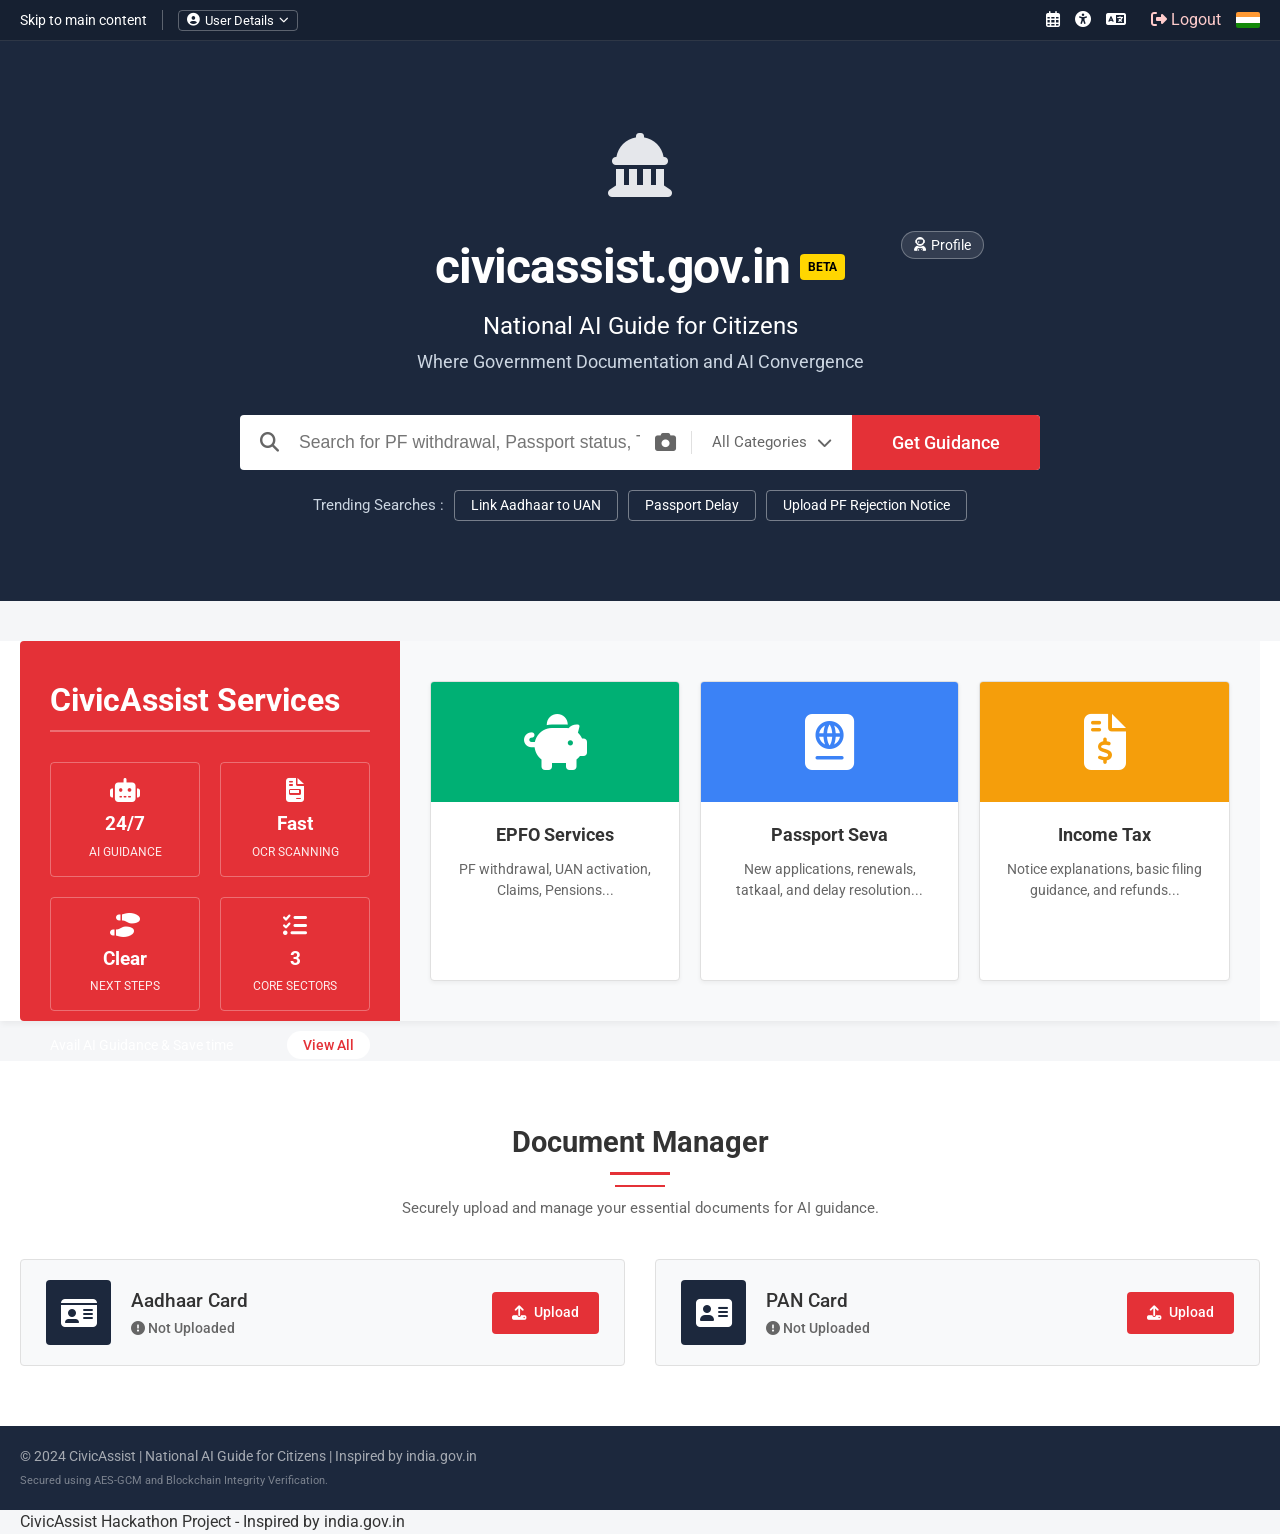
==== commit a2d348f8: "Feat: Add automated Passport Delay alerts with Twilio Voice and Email notifications" ====
--- a/frontend/index.html
+++ b/frontend/index.html
@@ -62,9 +62,12 @@
             </div>
 
             <div class="hero-titles">
-                <div class="hero-logo-line">
+                <div class="hero-logo-line" style="position: relative;">
                     <h1>civicassist.gov.in</h1>
                     <span class="beta-tag">BETA</span>
+                    <button class="btn-profile-badge" onclick="openTaxProfileModal()" style="position: absolute; right: -120px; top: 0; background: rgba(255,255,255,0.1); border: 1px solid rgba(255,255,255,0.3); color: white; padding: 5px 12px; border-radius: 20px; font-size: 0.85rem; cursor: pointer; display: flex; align-items: center; gap: 5px; transition: all 0.2s;">
+                        <i class="fa-solid fa-user-astronaut"></i> Profile
+                    </button>
                 </div>
                 <h2>National AI Guide for Citizens</h2>
                 <p>Where Government Documentation and AI Convergence</p>
@@ -224,7 +227,73 @@
 
     <!-- Features section moved to JS template -->
 
-    <!-- Simulated Output / Response Modal Overlay -->
+    <!-- Citizen Profile Modal -->
+    <div class="modal modal-overlay" id="tax-profile-modal">
+        <div class="modal-content" style="max-width: 450px; text-align: left; background: #fff; padding: 30px; border-radius: 12px;">
+            <span class="close-btn" onclick="closeTaxProfileModal()">&times;</span>
+            <h2 style="color: var(--primary-dark); margin-bottom: 5px; font-size: 1.4rem;">
+                <i class="fa-solid fa-id-card-clip" style="color: var(--primary-red);"></i> AI Profile Memory
+            </h2>
+            <p style="font-size: 0.85rem; color: #666; margin-bottom: 20px;">
+                Help CivicAssist personalize your guidance. <strong style="color: var(--primary-red);">We do not store PAN, Aadhaar, or Bank data.</strong> Profile is 100% optional.
+            </p>
+
+            <form id="taxProfileForm" onsubmit="event.preventDefault(); saveTaxProfile();">
+                <div class="form-group" style="margin-bottom: 15px;">
+                    <label style="display: block; font-size: 0.9rem; margin-bottom: 5px; font-weight: 500;">Employment Type</label>
+                    <select id="profile_employment_type" class="form-control" style="width: 100%; padding: 10px; border: 1px solid #ccc; border-radius: 5px;">
+                        <option value="">Select (Optional)</option>
+                        <option value="salaried">Salaried</option>
+                        <option value="business">Business / Professional</option>
+                        <option value="freelancer">Freelancer</option>
+                        <option value="unemployed">Unemployed / Student</option>
+                    </select>
+                </div>
+
+                <div class="form-group" style="margin-bottom: 15px; display: flex; align-items: center; gap: 10px;">
+                    <input type="checkbox" id="profile_preview_memory" style="width: auto; transform: scale(1.2);">
+                    <label for="profile_preview_memory" style="font-size: 0.9rem; font-weight: 500; cursor: pointer;">Preview Profile Memory</label>
+                </div>
+
+                <div class="form-group" style="margin-bottom: 15px;">
+                    <label style="display: block; font-size: 0.9rem; margin-bottom: 5px; font-weight: 500;">Salary Range</label>
+                    <select id="profile_salary_range" class="form-control" style="width: 100%; padding: 10px; border: 1px solid #ccc; border-radius: 5px;">
+                        <option value="">Select (Optional)</option>
+                        <option value="0-5L">0 - 5 Lakhs</option>
+                        <option value="5-10L">5 - 10 Lakhs</option>
+                        <option value="10-20L">10 - 20 Lakhs</option>
+                        <option value="20L+">Above 20 Lakhs</option>
+                    </select>
+                </div>
+
+                <div class="form-group" style="margin-bottom: 15px; display: flex; align-items: center; gap: 10px;">
+                    <input type="checkbox" id="profile_senior_citizen" style="width: auto; transform: scale(1.2);">
+                    <label for="profile_senior_citizen" style="font-size: 0.9rem; font-weight: 500; cursor: pointer;">I am a Senior Citizen (60+ years)</label>
+                </div>
+
+                <div class="form-group" style="margin-bottom: 25px; display: flex; align-items: center; gap: 10px;">
+                    <input type="checkbox" id="profile_itr_filed" style="width: auto; transform: scale(1.2);">
+                    <label for="profile_itr_filed" style="font-size: 0.9rem; font-weight: 500; cursor: pointer;">Filed ITR Last Year?</label>
+                </div>
+
+                <div id="profile-summary-view" style="display:none; background: #f0fdf4; border: 1px solid #bcf0da; padding: 12px; border-radius: 8px; margin-bottom: 20px;">
+                    <h4 style="color: #046c4e; font-size: 0.85rem; margin-bottom: 5px;"><i class="fa-solid fa-brain"></i> Active Memory:</h4>
+                    <p id="profile-summary-text" style="font-size: 0.8rem; color: #03543f; margin: 0; line-height: 1.4;"></p>
+                </div>
+
+                <div style="display: flex; gap: 10px; justify-content: space-between;">
+                    <button type="button" class="btn-sm" onclick="deleteTaxProfile()" style="background: transparent; border: 1px solid #ccc; color: #666; padding: 10px 15px; border-radius: 5px; cursor: pointer;">
+                        Delete Profile
+                    </button>
+                    <button type="submit" class="btn btn-primary" style="background: var(--primary-red); color: white; padding: 10px 20px; border: none; border-radius: 5px; cursor: pointer; font-weight: bold;">
+                        Save Context
+                    </button>
+                </div>
+            </form>
+        </div>
+    </div>
+
+    <!-- AI Universal Explainer Modal (Already existing) -->
     <div id="ai-response-modal" class="modal-overlay">
         <div class="modal-content">
             <button class="close-modal" onclick="closeModal()"><i class="fa-solid fa-xmark"></i></button>
@@ -265,7 +334,7 @@
                 </div>
 
                 <!-- Feature 2 -->
-                <div class="category-card" onclick="executeQuickQuery('Help me fill out my PF form')">
+                <div class="category-card" onclick="loadEPFOForms()">
                     <div class="cat-icon-box" style="background-color:#ffd700; color:#333;"><i
                             class="fa-solid fa-wand-magic-sparkles"></i></div>
                     <div class="cat-content">
@@ -391,6 +460,14 @@
                         <h4>Guidance Mode</h4>
                         <p>For users who have not filled the PF withdrawal form yet. We'll guide you step-by-step.</p>
                         <span class="btn-sm">Open Guidance</span>
+                    </div>
+                </div>
+                <div class="mode-card" onclick="showPFProcessNavigator()">
+                    <div class="mode-icon"><i class="fa-solid fa-diagram-next" style="color:var(--primary-red);"></i></div>
+                    <div class="mode-content">
+                        <h4>Process Navigator</h4>
+                        <p>Visualize the entire PF claim lifecycle and understand dependencies between UAN, KYC, and Claims.</p>
+                        <span class="btn-sm" style="background:var(--primary-red);">Map My Process</span>
                     </div>
                 </div>
             </div>
@@ -433,6 +510,156 @@
         </div>
     </template>
 
+    <!-- Template for Passport Seva Features -->
+    <template id="passport-features-template">
+        <div class="pf-container">
+            <h3 class="sub-header">Passport Seva Assistant</h3>
+            <p class="sub-desc">Comprehensive support for your passport journey.</p>
+            
+            <div class="dashboard-grid">
+                <div class="dashboard-card" onclick="executeQuickQuery('How to apply for a new passport?')">
+                    <i class="fa-solid fa-file-circle-plus"></i>
+                    <h4>Apply New</h4>
+                    <p>Document checklist & process guide</p>
+                </div>
+                <div class="dashboard-card" onclick="window.open('https://www.passportindia.gov.in/AppOnlineProject/statusTracker/trackStatusInpNew', '_blank')">
+                    <i class="fa-solid fa-map-location-dot"></i>
+                    <h4>Track Official</h4>
+                    <p>Live status on Government portal</p>
+                </div>
+                <!-- Proactive Logic Card -->
+                <div class="dashboard-card highlight" onclick="showPassportTracking()">
+                    <i class="fa-solid fa-bell"></i>
+                    <h4>Monitor Delay</h4>
+                    <p>Proactive alerts & grievance support</p>
+                </div>
+                <div class="dashboard-card" onclick="openUniversalNoticeExplainer()">
+                    <i class="fa-solid fa-camera"></i>
+                    <h4>Scan Message</h4>
+                    <p>Analyze SMS/Notice from Passport Seva</p>
+                </div>
+            </div>
+            
+            <div style="margin-top:20px; text-align:center;">
+                <p style="font-size:0.8rem; color:#666;">Need something else? Ask below:</p>
+                <div class="search-box glass-panel" style="margin-top: 10px; border: 1px solid var(--border-color); display: flex; padding: 5px; align-items: center; border-radius: 8px;">
+                    <input type="text" id="passport-custom-query" placeholder="Ask about Tatkaal, Police verification, etc..." style="flex: 1; border: none; outline: none; padding: 10px; background: transparent;">
+                    <button class="btn btn-gradient" onclick="executeQuickQuery(document.getElementById('passport-custom-query').value)" style="padding: 8px 16px; background-color: var(--primary-red); color: white; border: none; border-radius: 4px; cursor: pointer;">Ask AI</button>
+                </div>
+            </div>
+        </div>
+    </template>
+
+    <!-- Template for Passport Delay Tracking -->
+    <template id="passport-tracking-template">
+        <div class="pf-container">
+            <div class="modal-back-nav" onclick="openServiceModal('Passport')">
+                <i class="fa-solid fa-arrow-left"></i> Back to Features
+            </div>
+            <h3 class="sub-header"><i class="fa-solid fa-clock-rotate-left"></i> Passport Timeline Monitor</h3>
+            <p class="sub-desc">Enter your application details. CivicAssist will check daily and notify you if the processing time exceeds the standard SLA.</p>
+            
+            <div id="passport-track-form-container">
+                <form id="passportTrackForm" onsubmit="event.preventDefault(); savePassportTracking();" style="background: #f8fafc; padding: 20px; border-radius: 12px; border: 1px solid #e2e8f0;">
+                    <div style="display: grid; grid-template-columns: 1fr 1fr; gap: 15px;">
+                        <div class="form-group">
+                            <label style="display:block; font-size: 0.85rem; font-weight: 600; margin-bottom: 5px;">Application Date</label>
+                            <input type="date" id="pass_app_date" required style="width:100%; padding:10px; border:1px solid #cbd5e1; border-radius:6px;">
+                        </div>
+                        <div class="form-group">
+                            <label style="display:block; font-size: 0.85rem; font-weight: 600; margin-bottom: 5px;">Application Type</label>
+                            <select id="pass_app_type" style="width:100%; padding:10px; border:1px solid #cbd5e1; border-radius:6px;">
+                                <option value="Normal">Normal</option>
+                                <option value="Tatkaal">Tatkaal</option>
+                            </select>
+                        </div>
+                    </div>
+                    
+                    <div class="form-group" style="margin-top: 15px;">
+                        <label style="display:block; font-size: 0.85rem; font-weight: 600; margin-bottom: 5px;">Police Verification Status</label>
+                        <select id="pass_police_status" style="width:100%; padding:10px; border:1px solid #cbd5e1; border-radius:6px;">
+                            <option value="Pending">Pending / Not yet initiated</option>
+                            <option value="Completed">Completed / Report Submitted</option>
+                        </select>
+                    </div>
+
+                    <p style="font-size:0.75rem; color:#666; margin-top:15px; background:#fff; padding:10px; border-radius:6px; border:1px solid #eee;">
+                        <i class="fa-solid fa-shield-halved" style="color:var(--primary-red);"></i> 
+                        <strong>Privacy Note:</strong> We only track your timeline based on these dates. We do not access your official application login or personal details.
+                    </p>
+
+                    <button type="submit" class="action-btn" style="width:100%; margin-top:20px; background:var(--primary-red); color:white; padding:12px; border:none; border-radius:6px; font-weight:bold; cursor:pointer;">
+                        Start Proactive Monitoring
+                    </button>
+                </form>
+            </div>
+
+            <div id="passport-active-monitor" style="display:none; margin-top:20px;">
+                <div style="background: white; border: 1px solid #e2e8f0; border-radius: 12px; padding: 25px; text-align: center; box-shadow: 0 4px 6px -1px rgba(0,0,0,0.1);">
+                    <div id="passport-status-shield" style="font-size: 3rem; margin-bottom: 15px;">
+                        <i class="fa-solid fa-shield-heart" style="color: #059669;"></i>
+                    </div>
+                    <h3 id="monitor-heading">Monitoring Active</h3>
+                    <p id="monitor-days" style="font-size: 0.9rem; color: #666;"></p>
+                    
+                    <div id="delay-action-box" style="display:none; margin-top: 20px; background: #fff5f5; border: 1px solid #feb2b2; padding: 15px; border-radius: 8px; text-align: left;">
+                        <h4 style="color: #c53030; margin-bottom: 10px;"><i class="fa-solid fa-triangle-exclamation"></i> Potential Delay Detected</h4>
+                        <p style="font-size: 0.85rem; margin-bottom: 15px;">Your application has exceeded the standard SLA. You may want to escalate via official channels.</p>
+                        <button class="btn btn-sm" onclick="generatePassportGrievance()" style="width:100%; background:#c53030; color:white; border:none; padding:10px; border-radius:4px; font-weight:600; cursor:pointer;">
+                            <i class="fa-solid fa-wand-magic-sparkles"></i> Generate Grievance Draft
+                        </button>
+                    </div>
+
+                    <div style="display: flex; flex-direction: column; gap: 10px; margin-top: 25px;">
+                        <div style="display: flex; gap: 10px;">
+                            <button class="btn-outline" onclick="showPassportTrackForm()" style="flex:1; border: 1px solid #cbd5e1; padding: 10px; border-radius: 6px; cursor:pointer;">Edit Details</button>
+                            <button class="btn-outline" onclick="resolvePassport()" style="flex:1; border: 1px solid #059669; color: #059669; padding: 10px; border-radius: 6px; cursor:pointer;">Passport Received</button>
+                        </div>
+                        <button class="btn-sm" onclick="testPassportAlert()" style="width:100%; background:#2563eb; color:white; border:none; padding:12px; border-radius:6px; font-weight:700; cursor:pointer; display: flex; align-items: center; justify-content: center; gap: 10px;">
+                            <i class="fa-solid fa-phone-volume"></i> 🚀 Test Live Alert (Judge Demo)
+                        </button>
+                    </div>
+                </div>
+            </div>
+            
+            <div id="grievance-draft-container" style="display:none; margin-top: 25px; border-top: 2px dashed #eee; padding-top: 20px;">
+                <h4 style="margin-bottom: 10px;">Grievance Draft Letter:</h4>
+                <div id="passport-grievance-content" style="background: #fff; border: 1px solid #ddd; padding: 20px; border-radius: 8px; font-family: 'Courier New', Courier, monospace; font-size: 0.85rem; line-height: 1.5; white-space: pre-wrap;"></div>
+                <div style="margin-top: 15px; display: flex; gap: 10px;">
+                    <button class="btn-sm" onclick="copyPassportGrievance()" style="flex:1; background:#f1f5f9; border:1px solid #cbd5e1; padding:8px; border-radius:4px; cursor:pointer;">Copy Text</button>
+                    <a id="off_grievance_link" href="https://portal2.passportindia.gov.in/AppOnlineProject/online/epayInit" target="_blank" style="flex:1; text-align:center; background:var(--primary-red); color:white; text-decoration:none; padding:8px; border-radius:4px; font-weight:600; font-size:0.85rem;">Official Portal</a>
+                </div>
+            </div>
+        </div>
+    </template>
+
+    <!-- Template for PF Process Navigator (New) -->
+    <template id="pf-process-nav-template">
+        <div class="pf-container">
+            <div class="modal-back-nav" onclick="showPFOptions()">
+                <i class="fa-solid fa-arrow-left"></i> Back to Modes
+            </div>
+            <h3 class="sub-header">EPFO Process Navigator</h3>
+            <p class="sub-desc">Explore the technical workflow of EPFO services.</p>
+            
+            <div style="background: #f8fafc; padding: 20px; border-radius: 12px; border: 1px solid #e2e8f0; margin-bottom: 20px;">
+                <div style="display: flex; gap: 8px; margin-bottom: 15px; flex-wrap: wrap;">
+                    <button class="chip" onclick="submitPFProcessExplain('What is the PF withdrawal process?')">Withdrawal Flow</button>
+                    <button class="chip" onclick="submitPFProcessExplain('How is UAN linked to Employee?')">UAN Mapping</button>
+                    <button class="chip" onclick="submitPFProcessExplain('What happens after Field Office Approval?')">Post-Approval</button>
+                    <button class="chip" onclick="submitPFProcessExplain('Transfer PF process')">Transfer Workflow</button>
+                </div>
+                <div class="form-group">
+                    <input type="text" id="pf_process_query" placeholder="Ask about a PF process step..." style="width:100%; padding:12px; border:1px solid #cbd5e1; border-radius:8px;">
+                </div>
+                <button class="action-btn" onclick="submitPFProcessExplain(document.getElementById('pf_process_query').value)" style="margin-top:10px; width:100%;">Analyze Process</button>
+            </div>
+
+            <div class="loading-state" id="pf_process_loading"><i class="fa-solid fa-spinner fa-spin fa-2x"></i><p>Consulting EPFO Knowledge Graph...</p></div>
+            <div id="pf_process_response" class="response-box" style="background: white; min-height: 100px;"></div>
+        </div>
+    </template>
+
     <!-- Template for PF Verification Mode -->
     <template id="pf-verification-template">
         <div class="pf-container">
@@ -491,6 +718,22 @@
     </div>
     </div>
 
+    <!-- Form Guide Modal (Universal) -->
+    <div class="modal modal-overlay" id="form-guide-modal" style="display:none;">
+        <div class="modal-content" style="max-width: 700px; text-align: left; background: #fff; padding: 0; border-radius: 12px; overflow: hidden; margin: 50px auto; position: relative; box-shadow: 0 20px 25px -5px rgba(0,0,0,0.1), 0 10px 10px -5px rgba(0,0,0,0.04);">
+            <div style="background: var(--primary-red); color: white; padding: 25px; display: flex; justify-content: space-between; align-items: center;">
+                <h3 id="guide-modal-title" style="margin: 0; font-size: 1.4rem; font-weight: 700;"><i class="fa-solid fa-book-open"></i> Form Guide</h3>
+                <span class="close-btn" onclick="closeFormGuideModal()" style="color: white; margin: 0; font-size: 2rem; cursor: pointer; line-height: 1;">&times;</span>
+            </div>
+            <div id="guide-modal-body" style="padding: 30px; max-height: 70vh; overflow-y: auto;">
+                <!-- Guide content injected here -->
+            </div>
+            <div style="padding: 15px 30px; background: #f8fafc; border-top: 1px solid #eee; text-align: right;">
+                <button class="btn btn-secondary" onclick="closeFormGuideModal()" style="padding: 10px 20px; border-radius: 6px; border: 1px solid #cbd5e1; background: white; cursor: pointer; font-weight: 600;">Close Guide</button>
+            </div>
+        </div>
+    </div>
+
     <script src="js/main.js?v=3"></script>
 </body>
 
--- a/frontend/css/styles.css
+++ b/frontend/css/styles.css
@@ -455,14 +455,16 @@
 .modal-overlay {
     position: fixed;
     top: 0; left: 0; width: 100%; height: 100%;
-    background: rgba(0, 0, 0, 0.6);
-    z-index: 1000;
+    background: rgba(0, 0, 0, 0.4);
+    backdrop-filter: blur(8px);
+    -webkit-backdrop-filter: blur(8px);
+    z-index: 10000;
     display: flex;
     align-items: center;
     justify-content: center;
     opacity: 0;
     pointer-events: none;
-    transition: opacity 0.2s;
+    transition: all 0.3s ease;
 }
 .modal-overlay.active { opacity: 1; pointer-events: auto; }
 
@@ -894,7 +896,27 @@
     margin-bottom: 20px;
 }
 
+
 .rag-response li {
     margin-bottom: 8px;
     color: #4a5568;
 }
+
+/* Form Guide Modal & Cards */
+.form-item-card {
+    transition: transform 0.2s, box-shadow 0.2s;
+}
+.form-item-card:hover {
+    transform: translateY(-2px);
+    box-shadow: 0 4px 12px rgba(0,0,0,0.1) !important;
+}
+.guide-steps > div {
+    transition: transform 0.2s;
+}
+.guide-steps > div:hover {
+    transform: scale(1.01);
+}
+.modal-overlay {
+    backdrop-filter: blur(4px);
+    background-color: rgba(0, 0, 0, 0.6);
+}
